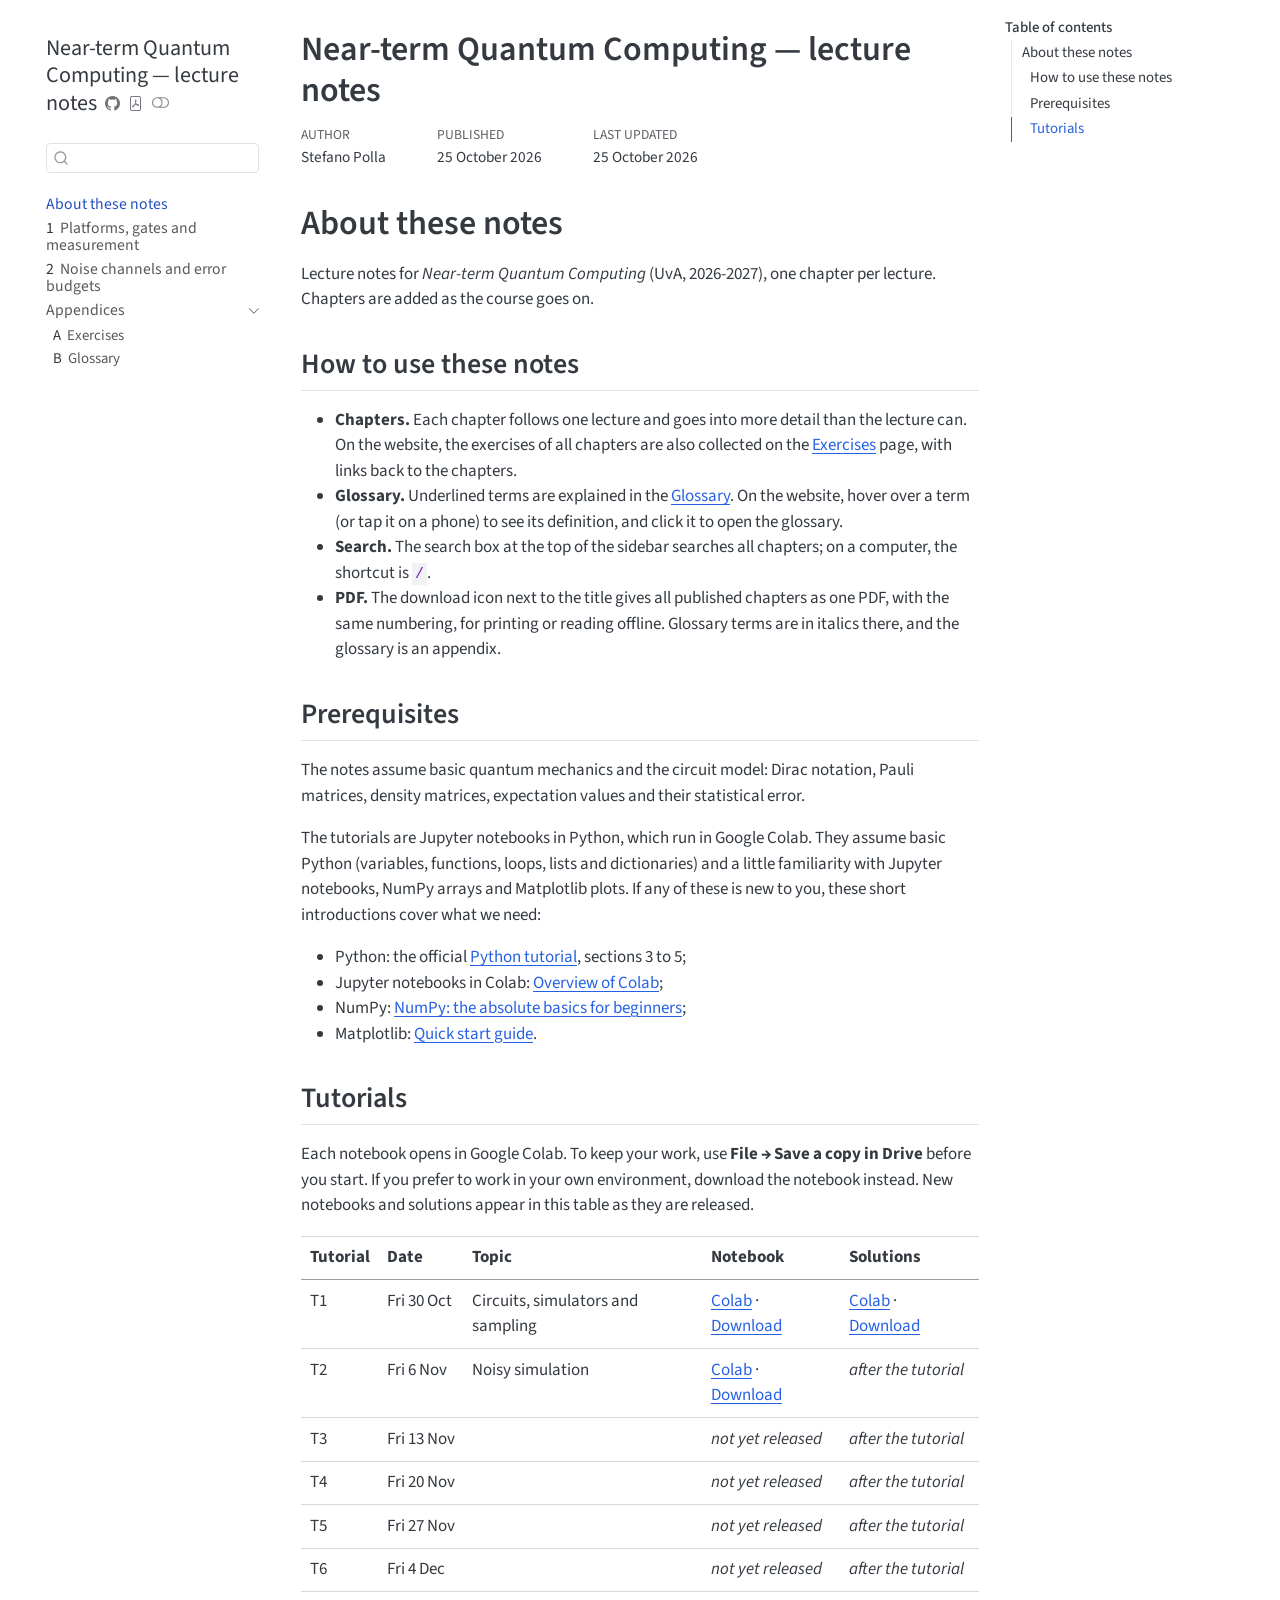
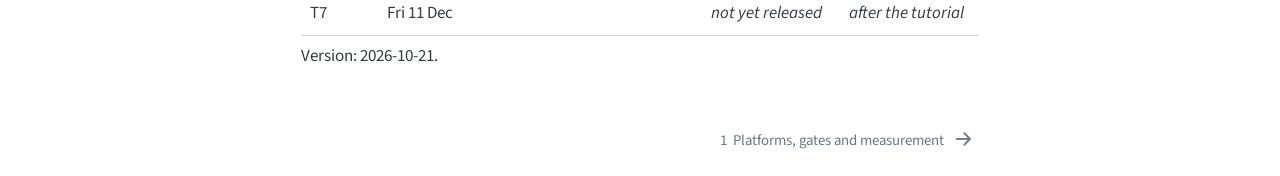
==== index.html @ 31469976 "Built site for gh-pages" ====
<!DOCTYPE html>
<html xmlns="http://www.w3.org/1999/xhtml" lang="en" xml:lang="en"><head>

<meta charset="utf-8">
<meta name="generator" content="quarto-1.10.19">

<meta name="viewport" content="width=device-width, initial-scale=1.0, user-scalable=yes">

<meta name="author" content="Stefano Polla">
<meta name="dcterms.date" content="2026-10-25">

<title>Near-term Quantum Computing — lecture notes</title>
<style>
/* Default styles provided by pandoc.
** See https://pandoc.org/MANUAL.html#variables-for-html for config info.
*/
span.smallcaps{font-variant: small-caps;}
div.columns{display: flex; gap: 1.5em;}
div.column{flex: auto;}
@media screen {
div.columns{gap: min(4vw, 1.5em);}
div.column{overflow-x: auto;}
}
div.hanging-indent{margin-left: 1.5em; text-indent: -1.5em;}
ul.task-list{list-style: none;}
ul.task-list li input[type="checkbox"] {
  width: 0.8em;
  margin: 0 0.8em 0.2em -1em; /* quarto-specific, see https://github.com/quarto-dev/quarto-cli/issues/4556 */ 
  vertical-align: middle;
}
</style>


<script src="site_libs/quarto-nav/quarto-nav.js"></script>
<script src="site_libs/quarto-nav/headroom.min.js"></script>
<script src="site_libs/clipboard/clipboard.min.js"></script>
<script src="site_libs/quarto-search/autocomplete.umd.js"></script>
<script src="site_libs/quarto-search/fuse.min.js"></script>
<script src="site_libs/quarto-search/quarto-search.js"></script>
<meta name="quarto:offset" content="./">
<link href="./L1-platforms-and-measurement.html" rel="next">
<script src="site_libs/quarto-html/quarto.js" type="module"></script>
<script src="site_libs/quarto-html/tabsets/tabsets.js" type="module"></script>
<script src="site_libs/quarto-html/popper.min.js"></script>
<script src="site_libs/quarto-html/tippy.umd.min.js"></script>
<script src="site_libs/quarto-html/anchor.min.js"></script>
<link href="site_libs/quarto-html/tippy.css" rel="stylesheet">
<link href="site_libs/quarto-html/quarto-syntax-highlighting-bf27225e3a48a9273f3daa8f8e829971.css" rel="stylesheet" class="quarto-color-scheme" id="quarto-text-highlighting-styles">
<link href="site_libs/quarto-html/quarto-syntax-highlighting-dark-b626d73c4c936ccc3cb08be7d45d1df6.css" rel="stylesheet" class="quarto-color-scheme quarto-color-alternate" id="quarto-text-highlighting-styles">
<link href="site_libs/quarto-html/quarto-syntax-highlighting-bf27225e3a48a9273f3daa8f8e829971.css" rel="stylesheet" class="quarto-color-scheme-extra" id="quarto-text-highlighting-styles">
<script src="site_libs/bootstrap/bootstrap.min.js"></script>
<link href="site_libs/bootstrap/bootstrap-icons.css" rel="stylesheet">
<link href="site_libs/bootstrap/bootstrap-d3f7f8e73c8d287b30bcf59c2b563615.min.css" rel="stylesheet" append-hash="true" class="quarto-color-scheme" id="quarto-bootstrap" data-mode="light">
<link href="site_libs/bootstrap/bootstrap-dark-37a0ccb6f5b9899fcb884e11bb6f7458.min.css" rel="stylesheet" append-hash="true" class="quarto-color-scheme quarto-color-alternate" id="quarto-bootstrap" data-mode="dark">
<link href="site_libs/bootstrap/bootstrap-d3f7f8e73c8d287b30bcf59c2b563615.min.css" rel="stylesheet" append-hash="true" class="quarto-color-scheme-extra" id="quarto-bootstrap" data-mode="light">
<script id="quarto-search-options" type="application/json">{
  "location": "sidebar",
  "copy-button": false,
  "collapse-after": 3,
  "panel-placement": "start",
  "type": "textbox",
  "limit": 50,
  "keyboard-shortcut": [
    "f",
    "/",
    "s"
  ],
  "show-item-context": false,
  "language": {
    "search-no-results-text": "No results",
    "search-matching-documents-text": "matching documents",
    "search-copy-link-title": "Copy link to search",
    "search-hide-matches-text": "Hide additional matches",
    "search-more-match-text": "more match in this document",
    "search-more-matches-text": "more matches in this document",
    "search-clear-button-title": "Clear",
    "search-text-placeholder": "",
    "search-detached-cancel-button-title": "Cancel",
    "search-submit-button-title": "Submit",
    "search-label": "Search"
  }
}</script>
<meta name="robots" content="noindex, nofollow">


<link rel="stylesheet" href="styles.css">
</head>

<body class="nav-sidebar floating quarto-light"><script id="quarto-html-before-body" type="application/javascript">
    const toggleBodyColorMode = (bsSheetEl) => {
      const mode = bsSheetEl.getAttribute("data-mode");
      const bodyEl = window.document.querySelector("body");
      if (mode === "dark") {
        bodyEl.classList.add("quarto-dark");
        bodyEl.classList.remove("quarto-light");
      } else {
        bodyEl.classList.add("quarto-light");
        bodyEl.classList.remove("quarto-dark");
      }
    }
    const toggleBodyColorPrimary = () => {
      const bsSheetEl = window.document.querySelector("link#quarto-bootstrap:not([rel=disabled-stylesheet])");
      if (bsSheetEl) {
        toggleBodyColorMode(bsSheetEl);
      }
    }
    const setColorSchemeToggle = (alternate) => {
      const toggles = window.document.querySelectorAll('.quarto-color-scheme-toggle');
      for (let i=0; i < toggles.length; i++) {
        const toggle = toggles[i];
        if (toggle) {
          if (alternate) {
            toggle.classList.add("alternate");
          } else {
            toggle.classList.remove("alternate");
          }
        }
      }
    };
    const toggleColorMode = (alternate) => {
      // Switch the stylesheets
      const primaryStylesheets = window.document.querySelectorAll('link.quarto-color-scheme:not(.quarto-color-alternate)');
      const alternateStylesheets = window.document.querySelectorAll('link.quarto-color-scheme.quarto-color-alternate');
      manageTransitions('#quarto-margin-sidebar .nav-link', false);
      if (alternate) {
        // note: dark is layered on light, we don't disable primary!
        enableStylesheet(alternateStylesheets);
        for (const sheetNode of alternateStylesheets) {
          if (sheetNode.id === "quarto-bootstrap") {
            toggleBodyColorMode(sheetNode);
          }
        }
      } else {
        disableStylesheet(alternateStylesheets);
        enableStylesheet(primaryStylesheets)
        toggleBodyColorPrimary();
      }
      manageTransitions('#quarto-margin-sidebar .nav-link', true);
      // Switch the toggles
      setColorSchemeToggle(alternate)
      // Hack to workaround the fact that safari doesn't
      // properly recolor the scrollbar when toggling (#1455)
      if (navigator.userAgent.indexOf('Safari') > 0 && navigator.userAgent.indexOf('Chrome') == -1) {
        manageTransitions("body", false);
        window.scrollTo(0, 1);
        setTimeout(() => {
          window.scrollTo(0, 0);
          manageTransitions("body", true);
        }, 40);
      }
    }
    const disableStylesheet = (stylesheets) => {
      for (let i=0; i < stylesheets.length; i++) {
        const stylesheet = stylesheets[i];
        stylesheet.rel = 'disabled-stylesheet';
      }
    }
    const enableStylesheet = (stylesheets) => {
      for (let i=0; i < stylesheets.length; i++) {
        const stylesheet = stylesheets[i];
        if(stylesheet.rel !== 'stylesheet') { // for Chrome, which will still FOUC without this check
          stylesheet.rel = 'stylesheet';
        }
      }
    }
    const manageTransitions = (selector, allowTransitions) => {
      const els = window.document.querySelectorAll(selector);
      for (let i=0; i < els.length; i++) {
        const el = els[i];
        if (allowTransitions) {
          el.classList.remove('notransition');
        } else {
          el.classList.add('notransition');
        }
      }
    }
    const isFileUrl = () => {
      return window.location.protocol === 'file:';
    }
    const hasAlternateSentinel = () => {
      let styleSentinel = getColorSchemeSentinel();
      if (styleSentinel !== null) {
        return styleSentinel === "alternate";
      } else {
        return false;
      }
    }
    const setStyleSentinel = (alternate) => {
      const value = alternate ? "alternate" : "default";
      if (!isFileUrl()) {
        window.localStorage.setItem("quarto-color-scheme", value);
      } else {
        localAlternateSentinel = value;
      }
    }
    const getColorSchemeSentinel = () => {
      if (!isFileUrl()) {
        const storageValue = window.localStorage.getItem("quarto-color-scheme");
        return storageValue != null ? storageValue : localAlternateSentinel;
      } else {
        return localAlternateSentinel;
      }
    }
    const toggleGiscusIfUsed = (isAlternate, darkModeDefault) => {
      const baseTheme = document.querySelector('#giscus-base-theme')?.value ?? 'light';
      const alternateTheme = document.querySelector('#giscus-alt-theme')?.value ?? 'dark';
      let newTheme = '';
      if(authorPrefersDark) {
        newTheme = isAlternate ? baseTheme : alternateTheme;
      } else {
        newTheme = isAlternate ? alternateTheme : baseTheme;
      }
      const changeGiscusTheme = () => {
        // From: https://github.com/giscus/giscus/issues/336
        const sendMessage = (message) => {
          const iframe = document.querySelector('iframe.giscus-frame');
          if (!iframe) return;
          iframe.contentWindow.postMessage({ giscus: message }, 'https://giscus.app');
        }
        sendMessage({
          setConfig: {
            theme: newTheme
          }
        });
      }
      const isGiscussLoaded = window.document.querySelector('iframe.giscus-frame') !== null;
      if (isGiscussLoaded) {
        changeGiscusTheme();
      }
    };
    const authorPrefersDark = false;
    const darkModeDefault = authorPrefersDark;
      document.querySelector('link#quarto-text-highlighting-styles.quarto-color-scheme-extra').rel = 'disabled-stylesheet';
      document.querySelector('link#quarto-bootstrap.quarto-color-scheme-extra').rel = 'disabled-stylesheet';
    let localAlternateSentinel = darkModeDefault ? 'alternate' : 'default';
    // Dark / light mode switch
    window.quartoToggleColorScheme = () => {
      // Read the current dark / light value
      let toAlternate = !hasAlternateSentinel();
      toggleColorMode(toAlternate);
      setStyleSentinel(toAlternate);
      toggleGiscusIfUsed(toAlternate, darkModeDefault);
      window.dispatchEvent(new Event('resize'));
    };
    // Switch to dark mode if need be
    if (hasAlternateSentinel()) {
      toggleColorMode(true);
    } else {
      toggleColorMode(false);
    }
  </script>

<div id="quarto-search-results"></div>
  <header id="quarto-header" class="headroom fixed-top">
  <nav class="quarto-secondary-nav">
    <div class="container-fluid d-flex">
      <button type="button" class="quarto-btn-toggle btn" data-bs-toggle="collapse" role="button" data-bs-target=".quarto-sidebar-collapse-item" aria-controls="quarto-sidebar" aria-expanded="false" aria-label="Toggle sidebar navigation" onclick="if (window.quartoToggleHeadroom) { window.quartoToggleHeadroom(); }">
        <i class="bi bi-layout-text-sidebar-reverse"></i>
      </button>
        <nav class="quarto-page-breadcrumbs" aria-label="breadcrumb"><ol class="breadcrumb"><li class="breadcrumb-item"><a href="./index.html">About these notes</a></li></ol></nav>
        <a class="flex-grow-1" role="navigation" data-bs-toggle="collapse" data-bs-target=".quarto-sidebar-collapse-item" aria-controls="quarto-sidebar" aria-expanded="false" aria-label="Toggle sidebar navigation" onclick="if (window.quartoToggleHeadroom) { window.quartoToggleHeadroom(); }">      
        </a>
      <button type="button" class="btn quarto-search-button" aria-label="Search" onclick="window.quartoOpenSearch();">
        <i class="bi bi-search"></i>
      </button>
    </div>
  </nav>
</header>
<!-- content -->
<div id="quarto-content" class="quarto-container page-columns page-rows-contents page-layout-article">
<!-- sidebar -->
  <nav id="quarto-sidebar" class="sidebar collapse collapse-horizontal quarto-sidebar-collapse-item sidebar-navigation floating overflow-auto">
    <div class="pt-lg-2 mt-2 text-left sidebar-header">
    <div class="sidebar-title mb-0 py-0">
      <a href="./">Near-term Quantum Computing — lecture notes</a> 
        <div class="sidebar-tools-main tools-wide">
    <a href="https://github.com/StefanoPolla/ntqc/tree/main/notes/" title="Source Code" class="quarto-navigation-tool px-1" aria-label="Source Code"><i class="bi bi-github"></i></a>
    <a href="./ntqc-lecture-notes.pdf" title="Download PDF" class="quarto-navigation-tool px-1" aria-label="Download PDF"><i class="bi bi-file-pdf"></i></a>
  <a href="" class="quarto-color-scheme-toggle quarto-navigation-tool  px-1" onclick="window.quartoToggleColorScheme(); return false;" title="Toggle dark mode"><i class="bi"></i></a>
</div>
    </div>
      </div>
        <div class="mt-2 flex-shrink-0 align-items-center">
        <div class="sidebar-search">
        <div id="quarto-search" class="" title="Search"></div>
        </div>
        </div>
    <div class="sidebar-menu-container"> 
    <ul class="list-unstyled mt-1">
        <li class="sidebar-item">
  <div class="sidebar-item-container"> 
  <a href="./index.html" class="sidebar-item-text sidebar-link active">
 <span class="menu-text">About these notes</span></a>
  </div>
</li>
        <li class="sidebar-item">
  <div class="sidebar-item-container"> 
  <a href="./L1-platforms-and-measurement.html" class="sidebar-item-text sidebar-link">
 <span class="menu-text"><span class="chapter-number">1</span>&nbsp; <span class="chapter-title">Platforms, gates and measurement</span></span></a>
  </div>
</li>
        <li class="sidebar-item">
  <div class="sidebar-item-container"> 
  <a href="./L2-noise.html" class="sidebar-item-text sidebar-link">
 <span class="menu-text"><span class="chapter-number">2</span>&nbsp; <span class="chapter-title">Noise channels and error budgets</span></span></a>
  </div>
</li>
        <li class="sidebar-item sidebar-item-section">
      <div class="sidebar-item-container"> 
            <a class="sidebar-item-text sidebar-link text-start" data-bs-toggle="collapse" data-bs-target="#quarto-sidebar-section-1" role="navigation" aria-expanded="true">
 <span class="menu-text">Appendices</span></a>
          <a class="sidebar-item-toggle text-start" data-bs-toggle="collapse" data-bs-target="#quarto-sidebar-section-1" role="navigation" aria-expanded="true" aria-label="Toggle section">
            <i class="bi bi-chevron-right ms-2"></i>
          </a> 
      </div>
      <ul id="quarto-sidebar-section-1" class="collapse list-unstyled sidebar-section depth1 show">  
          <li class="sidebar-item">
  <div class="sidebar-item-container"> 
  <a href="./exercises.html" class="sidebar-item-text sidebar-link">
 <span class="menu-text"><span class="chapter-number">A</span>&nbsp; <span class="chapter-title">Exercises</span></span></a>
  </div>
</li>
          <li class="sidebar-item">
  <div class="sidebar-item-container"> 
  <a href="./glossary.html" class="sidebar-item-text sidebar-link">
 <span class="menu-text"><span class="chapter-number">B</span>&nbsp; <span class="chapter-title">Glossary</span></span></a>
  </div>
</li>
      </ul>
  </li>
    </ul>
    </div>
</nav>
<div id="quarto-sidebar-glass" class="quarto-sidebar-collapse-item" data-bs-toggle="collapse" data-bs-target=".quarto-sidebar-collapse-item"></div>
<!-- margin-sidebar -->
    <div id="quarto-margin-sidebar" class="sidebar margin-sidebar">
        <nav id="TOC" role="doc-toc" class="toc-active">
    <h2 id="toc-title">Table of contents</h2>
   
  <ul>
  <li><a href="#sec-about" id="toc-sec-about" class="nav-link active" data-scroll-target="#sec-about">About these notes</a>
  <ul class="collapse">
  <li><a href="#how-to-use-these-notes" id="toc-how-to-use-these-notes" class="nav-link" data-scroll-target="#how-to-use-these-notes">How to use these notes</a></li>
  <li><a href="#prerequisites" id="toc-prerequisites" class="nav-link" data-scroll-target="#prerequisites">Prerequisites</a></li>
  <li><a href="#tutorials" id="toc-tutorials" class="nav-link" data-scroll-target="#tutorials">Tutorials</a></li>
  </ul></li>
  </ul>
</nav>
    </div>
<!-- main -->
<main class="content" id="quarto-document-content">


<header id="title-block-header" class="quarto-title-block default">
<div class="quarto-title">
<h1 class="title">Near-term Quantum Computing — lecture notes</h1>
</div>



<div class="quarto-title-meta">

    <div>
    <div class="quarto-title-meta-heading">Author</div>
    <div class="quarto-title-meta-contents">
             <p>Stefano Polla </p>
          </div>
  </div>
    
    <div>
    <div class="quarto-title-meta-heading">Published</div>
    <div class="quarto-title-meta-contents">
      <p class="date">25 October 2026</p>
    </div>
  </div>
  
    <div>
    <div class="quarto-title-meta-heading">Last updated</div>
    <div class="quarto-title-meta-contents">
      <p class="date-modified">25 October 2026</p>
    </div>
  </div>
    
  </div>
  


</header>


<section id="sec-about" class="level1 unnumbered web-only">
<h1 class="unnumbered web-only">About these notes</h1>
<p>Lecture notes for <em>Near-term Quantum Computing</em> (UvA, 2026-2027), one chapter per lecture. Chapters are added as the course goes on.</p>
<section id="how-to-use-these-notes" class="level2 unnumbered">
<h2 class="unnumbered anchored" data-anchor-id="how-to-use-these-notes">How to use these notes</h2>
<ul>
<li><strong>Chapters.</strong> Each chapter follows one lecture and goes into more detail than the lecture can. <span>On the website, the exercises of all chapters are also collected on the <a href="./exercises.html">Exercises</a> page, with links back to the chapters.</span></li>
<li><strong>Glossary.</strong> Underlined terms are explained in the <a href="./glossary.html">Glossary</a>. On the website, hover over a term (or tap it on a phone) to see its definition, and click it to open the glossary.</li>
<li><strong>Search.</strong> The search box at the top of the sidebar searches all chapters; on a computer, the shortcut is <code>/</code>.</li>
<li><strong>PDF.</strong> The download icon next to the title gives all published chapters as one PDF, with the same numbering, for printing or reading offline. Glossary terms are in italics there, and the glossary is an appendix.</li>
</ul>
</section>
<section id="prerequisites" class="level2 unnumbered">
<h2 class="unnumbered anchored" data-anchor-id="prerequisites">Prerequisites</h2>
<p>The notes assume basic quantum mechanics and the circuit model: Dirac notation, Pauli matrices, density matrices, expectation values and their statistical error.</p>
<p>The tutorials are Jupyter notebooks in Python, which run in Google Colab. They assume basic Python (variables, functions, loops, lists and dictionaries) and a little familiarity with Jupyter notebooks, NumPy arrays and Matplotlib plots. If any of these is new to you, these short introductions cover what we need:</p>
<ul>
<li>Python: the official <a href="https://docs.python.org/3/tutorial/">Python tutorial</a>, sections 3 to 5;</li>
<li>Jupyter notebooks in Colab: <a href="https://colab.research.google.com/notebooks/basic_features_overview.ipynb">Overview of Colab</a>;</li>
<li>NumPy: <a href="https://numpy.org/doc/stable/user/absolute_beginners.html">NumPy: the absolute basics for beginners</a>;</li>
<li>Matplotlib: <a href="https://matplotlib.org/stable/users/explain/quick_start.html">Quick start guide</a>.</li>
</ul>
</section>
<section id="tutorials" class="level2 unnumbered">
<h2 class="unnumbered anchored" data-anchor-id="tutorials">Tutorials</h2>
<p>Each notebook opens in Google Colab. To keep your work, use <strong>File → Save a copy in Drive</strong> before you start. If you prefer to work in your own environment, download the notebook instead. New notebooks and solutions appear in this table as they are released.</p>
<table class="caption-top table">
<thead>
<tr class="header">
<th style="text-align: left;">Tutorial</th>
<th style="text-align: left;">Date</th>
<th style="text-align: left;">Topic</th>
<th style="text-align: left;">Notebook</th>
<th style="text-align: left;">Solutions</th>
</tr>
</thead>
<tbody>
<tr class="odd">
<td style="text-align: left;">T1</td>
<td style="text-align: left;">Fri&nbsp;30&nbsp;Oct</td>
<td style="text-align: left;">Circuits, simulators and sampling</td>
<td style="text-align: left;"><a href="https://colab.research.google.com/github/StefanoPolla/ntqc/blob/main/tutorials/tutorial-01/T1-circuits-and-sampling_qiskit.ipynb">Colab</a>&nbsp;· <a href="downloads/tutorial-01/T1-circuits-and-sampling_qiskit.ipynb" download="T1-circuits-and-sampling_qiskit.ipynb">Download</a></td>
<td style="text-align: left;"><a href="https://colab.research.google.com/github/StefanoPolla/ntqc/blob/main/tutorials/tutorial-01/T1-circuits-and-sampling_qiskit_solutions.ipynb">Colab</a>&nbsp;· <a href="downloads/tutorial-01/T1-circuits-and-sampling_qiskit_solutions.ipynb" download="T1-circuits-and-sampling_qiskit_solutions.ipynb">Download</a></td>
</tr>
<tr class="even">
<td style="text-align: left;">T2</td>
<td style="text-align: left;">Fri&nbsp;6&nbsp;Nov</td>
<td style="text-align: left;">Noisy simulation</td>
<td style="text-align: left;"><a href="https://colab.research.google.com/github/StefanoPolla/ntqc/blob/main/tutorials/tutorial-02/T2-noisy-simulation_qiskit.ipynb">Colab</a>&nbsp;· <a href="downloads/tutorial-02/T2-noisy-simulation_qiskit.ipynb" download="T2-noisy-simulation_qiskit.ipynb">Download</a></td>
<td style="text-align: left;"><em>after&nbsp;the&nbsp;tutorial</em></td>
</tr>
<tr class="odd">
<td style="text-align: left;">T3</td>
<td style="text-align: left;">Fri&nbsp;13&nbsp;Nov</td>
<td style="text-align: left;"></td>
<td style="text-align: left;"><em>not&nbsp;yet&nbsp;released</em></td>
<td style="text-align: left;"><em>after&nbsp;the&nbsp;tutorial</em></td>
</tr>
<tr class="even">
<td style="text-align: left;">T4</td>
<td style="text-align: left;">Fri&nbsp;20&nbsp;Nov</td>
<td style="text-align: left;"></td>
<td style="text-align: left;"><em>not&nbsp;yet&nbsp;released</em></td>
<td style="text-align: left;"><em>after&nbsp;the&nbsp;tutorial</em></td>
</tr>
<tr class="odd">
<td style="text-align: left;">T5</td>
<td style="text-align: left;">Fri&nbsp;27&nbsp;Nov</td>
<td style="text-align: left;"></td>
<td style="text-align: left;"><em>not&nbsp;yet&nbsp;released</em></td>
<td style="text-align: left;"><em>after&nbsp;the&nbsp;tutorial</em></td>
</tr>
<tr class="even">
<td style="text-align: left;">T6</td>
<td style="text-align: left;">Fri&nbsp;4&nbsp;Dec</td>
<td style="text-align: left;"></td>
<td style="text-align: left;"><em>not&nbsp;yet&nbsp;released</em></td>
<td style="text-align: left;"><em>after&nbsp;the&nbsp;tutorial</em></td>
</tr>
<tr class="odd">
<td style="text-align: left;">T7</td>
<td style="text-align: left;">Fri&nbsp;11&nbsp;Dec</td>
<td style="text-align: left;"></td>
<td style="text-align: left;"><em>not&nbsp;yet&nbsp;released</em></td>
<td style="text-align: left;"><em>after&nbsp;the&nbsp;tutorial</em></td>
</tr>
</tbody>
</table>
<p>Version: 2026-10-21.</p>


</section>
</section>

</main> <!-- /main -->
<style>
  a.gloss { text-decoration: underline dotted; color: inherit; }
</style>
<script>
  document.addEventListener("DOMContentLoaded", function () {
    if (typeof tippy === "undefined") return;
    tippy("a.gloss", {
      content: (el) => el.getAttribute("data-gloss"),
      theme: "quarto",
      maxWidth: 360,
    });
  });
</script>
<script id="quarto-html-after-body" type="application/javascript">
  window.document.addEventListener("DOMContentLoaded", function (event) {
    // Ensure there is a toggle, if there isn't float one in the top right
    if (window.document.querySelector('.quarto-color-scheme-toggle') === null) {
      const a = window.document.createElement('a');
      a.classList.add('top-right');
      a.classList.add('quarto-color-scheme-toggle');
      a.href = "";
      a.onclick = function() { try { window.quartoToggleColorScheme(); } catch {} return false; };
      const i = window.document.createElement("i");
      i.classList.add('bi');
      a.appendChild(i);
      window.document.body.appendChild(a);
    }
    setColorSchemeToggle(hasAlternateSentinel())
    const icon = "";
    const anchorJS = new window.AnchorJS();
    anchorJS.options = {
      placement: 'right',
      icon: icon
    };
    anchorJS.add('.anchored');
    const isCodeAnnotation = (el) => {
      for (const clz of el.classList) {
        if (clz.startsWith('code-annotation-')) {                     
          return true;
        }
      }
      return false;
    }
    const onCopySuccess = function(e) {
      // button target
      const button = e.trigger;
      // don't keep focus
      button.blur();
      // flash "checked"
      button.classList.add('code-copy-button-checked');
      var currentTitle = button.getAttribute("title");
      button.setAttribute("title", "Copied!");
      let tooltip;
      if (window.bootstrap) {
        button.setAttribute("data-bs-toggle", "tooltip");
        button.setAttribute("data-bs-placement", "left");
        button.setAttribute("data-bs-title", "Copied!");
        tooltip = new bootstrap.Tooltip(button, 
          { trigger: "manual", 
            customClass: "code-copy-button-tooltip",
            offset: [0, -8]});
        tooltip.show();    
      }
      setTimeout(function() {
        if (tooltip) {
          tooltip.hide();
          button.removeAttribute("data-bs-title");
          button.removeAttribute("data-bs-toggle");
          button.removeAttribute("data-bs-placement");
        }
        button.setAttribute("title", currentTitle);
        button.classList.remove('code-copy-button-checked');
      }, 1000);
      // clear code selection
      e.clearSelection();
    }
    const getTextToCopy = function(trigger) {
      const outerScaffold = trigger.parentElement.cloneNode(true);
      const codeEl = outerScaffold.querySelector('code');
      for (const childEl of codeEl.children) {
        if (isCodeAnnotation(childEl)) {
          childEl.remove();
        }
      }
      return codeEl.innerText;
    }
    const clipboard = new window.ClipboardJS('.code-copy-button:not([data-in-quarto-modal])', {
      text: getTextToCopy
    });
    clipboard.on('success', onCopySuccess);
    if (window.document.getElementById('quarto-embedded-source-code-modal')) {
      const clipboardModal = new window.ClipboardJS('.code-copy-button[data-in-quarto-modal]', {
        text: getTextToCopy,
        container: window.document.getElementById('quarto-embedded-source-code-modal')
      });
      clipboardModal.on('success', onCopySuccess);
    }
      var localhostRegex = new RegExp(/^(?:http|https):\/\/localhost\:?[0-9]*\//);
      var mailtoRegex = new RegExp(/^mailto:/);
        var filterRegex = new RegExp("https:\/\/stefanopolla\.github\.io\/ntqc\/");
      var isInternal = (href) => {
          return filterRegex.test(href) || localhostRegex.test(href) || mailtoRegex.test(href);
      }
      // Inspect non-navigation links and adorn them if external
     var links = window.document.querySelectorAll('a[href]:not(.nav-link):not(.navbar-brand):not(.toc-action):not(.sidebar-link):not(.sidebar-item-toggle):not(.pagination-link):not(.no-external):not([aria-hidden]):not(.dropdown-item):not(.quarto-navigation-tool):not(.about-link)');
      for (var i=0; i<links.length; i++) {
        const link = links[i];
        if (!isInternal(link.href)) {
          // undo the damage that might have been done by quarto-nav.js in the case of
          // links that we want to consider external
          if (link.dataset.originalHref !== undefined) {
            link.href = link.dataset.originalHref;
          }
        }
      }
    function tippyHover(el, contentFn, onTriggerFn, onUntriggerFn) {
      const config = {
        allowHTML: true,
        maxWidth: 500,
        delay: 100,
        arrow: false,
        appendTo: function(el) {
            return el.parentElement;
        },
        interactive: true,
        interactiveBorder: 10,
        theme: 'quarto',
        placement: 'bottom-start',
      };
      if (contentFn) {
        config.content = contentFn;
      }
      if (onTriggerFn) {
        config.onTrigger = onTriggerFn;
      }
      if (onUntriggerFn) {
        config.onUntrigger = onUntriggerFn;
      }
      window.tippy(el, config); 
    }
    const noterefs = window.document.querySelectorAll('a[role="doc-noteref"]');
    for (var i=0; i<noterefs.length; i++) {
      const ref = noterefs[i];
      tippyHover(ref, function() {
        // use id or data attribute instead here
        let href = ref.getAttribute('data-footnote-href') || ref.getAttribute('href');
        try { href = new URL(href).hash; } catch {}
        const id = href.replace(/^#\/?/, "");
        const note = window.document.getElementById(id);
        if (note) {
          return note.innerHTML;
        } else {
          return "";
        }
      });
    }
    const xrefs = window.document.querySelectorAll('a.quarto-xref');
    const processXRef = (id, note) => {
      // Strip column container classes
      const stripColumnClz = (el) => {
        el.classList.remove("page-full", "page-columns");
        if (el.children) {
          for (const child of el.children) {
            stripColumnClz(child);
          }
        }
      }
      stripColumnClz(note)
      if (id === null || id.startsWith('sec-')) {
        // Special case sections, only their first couple elements
        const container = document.createElement("div");
        if (note.children && note.children.length > 2) {
          container.appendChild(note.children[0].cloneNode(true));
          for (let i = 1; i < note.children.length; i++) {
            const child = note.children[i];
            if (child.tagName === "P" && child.innerText === "") {
              continue;
            } else {
              container.appendChild(child.cloneNode(true));
              break;
            }
          }
          if (window.Quarto?.typesetMath) {
            window.Quarto.typesetMath(container);
          }
          return container.innerHTML
        } else {
          if (window.Quarto?.typesetMath) {
            window.Quarto.typesetMath(note);
          }
          return note.innerHTML;
        }
      } else {
        // Remove any anchor links if they are present
        const anchorLink = note.querySelector('a.anchorjs-link');
        if (anchorLink) {
          anchorLink.remove();
        }
        if (window.Quarto?.typesetMath) {
          window.Quarto.typesetMath(note);
        }
        if (note.classList.contains("callout")) {
          return note.outerHTML;
        } else {
          return note.innerHTML;
        }
      }
    }
    for (var i=0; i<xrefs.length; i++) {
      const xref = xrefs[i];
      tippyHover(xref, undefined, function(instance) {
        instance.disable();
        let url = xref.getAttribute('href');
        let hash = undefined; 
        if (url.startsWith('#')) {
          hash = url;
        } else {
          try { hash = new URL(url).hash; } catch {}
        }
        if (hash) {
          const id = hash.replace(/^#\/?/, "");
          const note = window.document.getElementById(id);
          if (note !== null) {
            try {
              const html = processXRef(id, note.cloneNode(true));
              instance.setContent(html);
            } finally {
              instance.enable();
              instance.show();
            }
          } else {
            // See if we can fetch this
            fetch(url.split('#')[0])
            .then(res => res.text())
            .then(html => {
              const parser = new DOMParser();
              const htmlDoc = parser.parseFromString(html, "text/html");
              const note = htmlDoc.getElementById(id);
              if (note !== null) {
                const html = processXRef(id, note);
                instance.setContent(html);
              } 
            }).finally(() => {
              instance.enable();
              instance.show();
            });
          }
        } else {
          // See if we can fetch a full url (with no hash to target)
          // This is a special case and we should probably do some content thinning / targeting
          fetch(url)
          .then(res => res.text())
          .then(html => {
            const parser = new DOMParser();
            const htmlDoc = parser.parseFromString(html, "text/html");
            const note = htmlDoc.querySelector('main.content');
            if (note !== null) {
              // This should only happen for chapter cross references
              // (since there is no id in the URL)
              // remove the first header
              if (note.children.length > 0 && note.children[0].tagName === "HEADER") {
                note.children[0].remove();
              }
              const html = processXRef(null, note);
              instance.setContent(html);
            } 
          }).finally(() => {
            instance.enable();
            instance.show();
          });
        }
      }, function(instance) {
      });
    }
        let selectedAnnoteEl;
        const selectorForAnnotation = ( cell, annotation) => {
          let cellAttr = 'data-code-cell="' + cell + '"';
          let lineAttr = 'data-code-annotation="' +  annotation + '"';
          const selector = 'span[' + cellAttr + '][' + lineAttr + ']';
          return selector;
        }
        const selectCodeLines = (annoteEl) => {
          const doc = window.document;
          const targetCell = annoteEl.getAttribute("data-target-cell");
          const targetAnnotation = annoteEl.getAttribute("data-target-annotation");
          const annoteSpan = window.document.querySelector(selectorForAnnotation(targetCell, targetAnnotation));
          const lines = annoteSpan.getAttribute("data-code-lines").split(",");
          const lineIds = lines.map((line) => {
            return targetCell + "-" + line;
          })
          let top = null;
          let height = null;
          let parent = null;
          if (lineIds.length > 0) {
              //compute the position of the single el (top and bottom and make a div)
              const el = window.document.getElementById(lineIds[0]);
              top = el.offsetTop;
              height = el.offsetHeight;
              parent = el.parentElement.parentElement;
            if (lineIds.length > 1) {
              const lastEl = window.document.getElementById(lineIds[lineIds.length - 1]);
              const bottom = lastEl.offsetTop + lastEl.offsetHeight;
              height = bottom - top;
            }
            if (top !== null && height !== null && parent !== null) {
              // cook up a div (if necessary) and position it 
              let div = window.document.getElementById("code-annotation-line-highlight");
              if (div === null) {
                div = window.document.createElement("div");
                div.setAttribute("id", "code-annotation-line-highlight");
                div.style.position = 'absolute';
                parent.appendChild(div);
              }
              div.style.top = top - 2 + "px";
              div.style.height = height + 4 + "px";
              div.style.left = 0;
              let gutterDiv = window.document.getElementById("code-annotation-line-highlight-gutter");
              if (gutterDiv === null) {
                gutterDiv = window.document.createElement("div");
                gutterDiv.setAttribute("id", "code-annotation-line-highlight-gutter");
                gutterDiv.style.position = 'absolute';
                const codeCell = window.document.getElementById(targetCell);
                const gutter = codeCell.querySelector('.code-annotation-gutter');
                gutter.appendChild(gutterDiv);
              }
              gutterDiv.style.top = top - 2 + "px";
              gutterDiv.style.height = height + 4 + "px";
            }
            selectedAnnoteEl = annoteEl;
          }
        };
        const unselectCodeLines = () => {
          const elementsIds = ["code-annotation-line-highlight", "code-annotation-line-highlight-gutter"];
          elementsIds.forEach((elId) => {
            const div = window.document.getElementById(elId);
            if (div) {
              div.remove();
            }
          });
          selectedAnnoteEl = undefined;
        };
          // Handle positioning of the toggle
      window.addEventListener(
        "resize",
        throttle(() => {
          elRect = undefined;
          if (selectedAnnoteEl) {
            selectCodeLines(selectedAnnoteEl);
          }
        }, 10)
      );
      function throttle(fn, ms) {
      let throttle = false;
      let timer;
        return (...args) => {
          if(!throttle) { // first call gets through
              fn.apply(this, args);
              throttle = true;
          } else { // all the others get throttled
              if(timer) clearTimeout(timer); // cancel #2
              timer = setTimeout(() => {
                fn.apply(this, args);
                timer = throttle = false;
              }, ms);
          }
        };
      }
        // Attach click handler to the DT
        const annoteDls = window.document.querySelectorAll('dt[data-target-cell]');
        for (const annoteDlNode of annoteDls) {
          annoteDlNode.addEventListener('click', (event) => {
            const clickedEl = event.target;
            if (clickedEl !== selectedAnnoteEl) {
              unselectCodeLines();
              const activeEl = window.document.querySelector('dt[data-target-cell].code-annotation-active');
              if (activeEl) {
                activeEl.classList.remove('code-annotation-active');
              }
              selectCodeLines(clickedEl);
              clickedEl.classList.add('code-annotation-active');
            } else {
              // Unselect the line
              unselectCodeLines();
              clickedEl.classList.remove('code-annotation-active');
            }
          });
        }
    const findCites = (el) => {
      const parentEl = el.parentElement;
      if (parentEl) {
        const cites = parentEl.dataset.cites;
        if (cites) {
          return {
            el,
            cites: cites.split(' ')
          };
        } else {
          return findCites(el.parentElement)
        }
      } else {
        return undefined;
      }
    };
    var bibliorefs = window.document.querySelectorAll('a[role="doc-biblioref"]');
    for (var i=0; i<bibliorefs.length; i++) {
      const ref = bibliorefs[i];
      const citeInfo = findCites(ref);
      if (citeInfo) {
        tippyHover(citeInfo.el, function() {
          var popup = window.document.createElement('div');
          citeInfo.cites.forEach(function(cite) {
            var citeDiv = window.document.createElement('div');
            citeDiv.classList.add('hanging-indent');
            citeDiv.classList.add('csl-entry');
            var biblioDiv = window.document.getElementById('ref-' + cite);
            if (biblioDiv) {
              citeDiv.innerHTML = biblioDiv.innerHTML;
            }
            popup.appendChild(citeDiv);
          });
          return popup.innerHTML;
        });
      }
    }
  });
  </script>
<nav class="page-navigation">
  <div class="nav-page nav-page-previous">
  </div>
  <div class="nav-page nav-page-next">
      <a href="./L1-platforms-and-measurement.html" class="pagination-link" aria-label="Platforms, gates and measurement">
        <span class="nav-page-text"><span class="chapter-number">1</span>&nbsp; <span class="chapter-title">Platforms, gates and measurement</span></span> <i class="bi bi-arrow-right-short"></i>
      </a>
  </div>
</nav>
</div> <!-- /content -->




</body></html>
---- site_libs/quarto-html/tippy.css ----
.tippy-box[data-animation=fade][data-state=hidden]{opacity:0}[data-tippy-root]{max-width:calc(100vw - 10px)}.tippy-box{position:relative;background-color:#333;color:#fff;border-radius:4px;font-size:14px;line-height:1.4;white-space:normal;outline:0;transition-property:transform,visibility,opacity}.tippy-box[data-placement^=top]>.tippy-arrow{bottom:0}.tippy-box[data-placement^=top]>.tippy-arrow:before{bottom:-7px;left:0;border-width:8px 8px 0;border-top-color:initial;transform-origin:center top}.tippy-box[data-placement^=bottom]>.tippy-arrow{top:0}.tippy-box[data-placement^=bottom]>.tippy-arrow:before{top:-7px;left:0;border-width:0 8px 8px;border-bottom-color:initial;transform-origin:center bottom}.tippy-box[data-placement^=left]>.tippy-arrow{right:0}.tippy-box[data-placement^=left]>.tippy-arrow:before{border-width:8px 0 8px 8px;border-left-color:initial;right:-7px;transform-origin:center left}.tippy-box[data-placement^=right]>.tippy-arrow{left:0}.tippy-box[data-placement^=right]>.tippy-arrow:before{left:-7px;border-width:8px 8px 8px 0;border-right-color:initial;transform-origin:center right}.tippy-box[data-inertia][data-state=visible]{transition-timing-function:cubic-bezier(.54,1.5,.38,1.11)}.tippy-arrow{width:16px;height:16px;color:#333}.tippy-arrow:before{content:"";position:absolute;border-color:transparent;border-style:solid}.tippy-content{position:relative;padding:5px 9px;z-index:1}
---- site_libs/quarto-html/quarto-syntax-highlighting-bf27225e3a48a9273f3daa8f8e829971.css ----
/* quarto syntax highlight colors */
:root {
  --quarto-hl-ot-color: #003B4F;
  --quarto-hl-at-color: #657422;
  --quarto-hl-ss-color: #20794D;
  --quarto-hl-an-color: #5E5E5E;
  --quarto-hl-fu-color: #4758AB;
  --quarto-hl-st-color: #20794D;
  --quarto-hl-cf-color: #003B4F;
  --quarto-hl-op-color: #5E5E5E;
  --quarto-hl-er-color: #AD0000;
  --quarto-hl-bn-color: #AD0000;
  --quarto-hl-al-color: #AD0000;
  --quarto-hl-va-color: #111111;
  --quarto-hl-bu-color: inherit;
  --quarto-hl-ex-color: inherit;
  --quarto-hl-pp-color: #AD0000;
  --quarto-hl-in-color: #5E5E5E;
  --quarto-hl-vs-color: #20794D;
  --quarto-hl-wa-color: #5E5E5E;
  --quarto-hl-do-color: #5E5E5E;
  --quarto-hl-im-color: #00769E;
  --quarto-hl-ch-color: #20794D;
  --quarto-hl-dt-color: #AD0000;
  --quarto-hl-fl-color: #AD0000;
  --quarto-hl-co-color: #5E5E5E;
  --quarto-hl-cv-color: #5E5E5E;
  --quarto-hl-cn-color: #8f5902;
  --quarto-hl-sc-color: #5E5E5E;
  --quarto-hl-dv-color: #AD0000;
  --quarto-hl-kw-color: #003B4F;
}

/* other quarto variables */
:root {
  --quarto-font-monospace: SFMono-Regular, Menlo, Monaco, Consolas, "Liberation Mono", "Courier New", monospace;
}

/* syntax highlight based on Pandoc's rules */
pre > code.sourceCode > span {
  color: #003B4F;
}

code.sourceCode > span {
  color: #003B4F;
}

div.sourceCode,
div.sourceCode pre.sourceCode {
  color: #003B4F;
}

/* Normal */
code span {
  color: #003B4F;
}

/* Alert */
code span.al {
  color: #AD0000;
  font-style: inherit;
}

/* Annotation */
code span.an {
  color: #5E5E5E;
  font-style: inherit;
}

/* Attribute */
code span.at {
  color: #657422;
  font-style: inherit;
}

/* BaseN */
code span.bn {
  color: #AD0000;
  font-style: inherit;
}

/* BuiltIn */
code span.bu {
  font-style: inherit;
}

/* ControlFlow */
code span.cf {
  color: #003B4F;
  font-weight: bold;
  font-style: inherit;
}

/* Char */
code span.ch {
  color: #20794D;
  font-style: inherit;
}

/* Constant */
code span.cn {
  color: #8f5902;
  font-style: inherit;
}

/* Comment */
code span.co {
  color: #5E5E5E;
  font-style: inherit;
}

/* CommentVar */
code span.cv {
  color: #5E5E5E;
  font-style: italic;
}

/* Documentation */
code span.do {
  color: #5E5E5E;
  font-style: italic;
}

/* DataType */
code span.dt {
  color: #AD0000;
  font-style: inherit;
}

/* DecVal */
code span.dv {
  color: #AD0000;
  font-style: inherit;
}

/* Error */
code span.er {
  color: #AD0000;
  font-style: inherit;
}

/* Extension */
code span.ex {
  font-style: inherit;
}

/* Float */
code span.fl {
  color: #AD0000;
  font-style: inherit;
}

/* Function */
code span.fu {
  color: #4758AB;
  font-style: inherit;
}

/* Import */
code span.im {
  color: #00769E;
  font-style: inherit;
}

/* Information */
code span.in {
  color: #5E5E5E;
  font-style: inherit;
}

/* Keyword */
code span.kw {
  color: #003B4F;
  font-weight: bold;
  font-style: inherit;
}

/* Operator */
code span.op {
  color: #5E5E5E;
  font-style: inherit;
}

/* Other */
code span.ot {
  color: #003B4F;
  font-style: inherit;
}

/* Preprocessor */
code span.pp {
  color: #AD0000;
  font-style: inherit;
}

/* SpecialChar */
code span.sc {
  color: #5E5E5E;
  font-style: inherit;
}

/* SpecialString */
code span.ss {
  color: #20794D;
  font-style: inherit;
}

/* String */
code span.st {
  color: #20794D;
  font-style: inherit;
}

/* Variable */
code span.va {
  color: #111111;
  font-style: inherit;
}

/* VerbatimString */
code span.vs {
  color: #20794D;
  font-style: inherit;
}

/* Warning */
code span.wa {
  color: #5E5E5E;
  font-style: italic;
}

.prevent-inlining {
  content: "</";
}

/*# sourceMappingURL=8be38f48d34c45af72792cbd699585e7.css.map */
---- site_libs/quarto-html/quarto-syntax-highlighting-dark-b626d73c4c936ccc3cb08be7d45d1df6.css ----
/* quarto syntax highlight colors */
:root {
  --quarto-hl-al-color: #f07178;
  --quarto-hl-an-color: #d4d0ab;
  --quarto-hl-at-color: #00e0e0;
  --quarto-hl-bn-color: #d4d0ab;
  --quarto-hl-bu-color: #abe338;
  --quarto-hl-ch-color: #abe338;
  --quarto-hl-co-color: #f8f8f2;
  --quarto-hl-cv-color: #ffd700;
  --quarto-hl-cn-color: #ffd700;
  --quarto-hl-cf-color: #ffa07a;
  --quarto-hl-dt-color: #ffa07a;
  --quarto-hl-dv-color: #d4d0ab;
  --quarto-hl-do-color: #f8f8f2;
  --quarto-hl-er-color: #f07178;
  --quarto-hl-ex-color: #00e0e0;
  --quarto-hl-fl-color: #d4d0ab;
  --quarto-hl-fu-color: #ffa07a;
  --quarto-hl-im-color: #abe338;
  --quarto-hl-in-color: #d4d0ab;
  --quarto-hl-kw-color: #ffa07a;
  --quarto-hl-op-color: #ffa07a;
  --quarto-hl-ot-color: #00e0e0;
  --quarto-hl-pp-color: #dcc6e0;
  --quarto-hl-re-color: #00e0e0;
  --quarto-hl-sc-color: #abe338;
  --quarto-hl-ss-color: #abe338;
  --quarto-hl-st-color: #abe338;
  --quarto-hl-va-color: #00e0e0;
  --quarto-hl-vs-color: #abe338;
  --quarto-hl-wa-color: #dcc6e0;
}

/* other quarto variables */
:root {
  --quarto-font-monospace: SFMono-Regular, Menlo, Monaco, Consolas, "Liberation Mono", "Courier New", monospace;
}

/* syntax highlight based on Pandoc's rules */
pre > code.sourceCode > span {
  color: #f8f8f2;
}

code.sourceCode > span {
  color: #f8f8f2;
}

div.sourceCode,
div.sourceCode pre.sourceCode {
  color: #f8f8f2;
}

/* Normal */
code span {
  color: #f8f8f2;
}

/* Alert */
code span.al {
  color: #f07178;
}

/* Annotation */
code span.an {
  color: #d4d0ab;
}

/* Attribute */
code span.at {
  color: #00e0e0;
}

/* BaseN */
code span.bn {
  color: #d4d0ab;
}

/* BuiltIn */
code span.bu {
  color: #abe338;
}

/* ControlFlow */
code span.cf {
  font-weight: bold;
  color: #ffa07a;
}

/* Char */
code span.ch {
  color: #abe338;
}

/* Constant */
code span.cn {
  color: #ffd700;
}

/* Comment */
code span.co {
  font-style: italic;
  color: #f8f8f2;
}

/* CommentVar */
code span.cv {
  color: #ffd700;
}

/* Documentation */
code span.do {
  color: #f8f8f2;
}

/* DataType */
code span.dt {
  color: #ffa07a;
}

/* DecVal */
code span.dv {
  color: #d4d0ab;
}

/* Error */
code span.er {
  color: #f07178;
  text-decoration: underline;
}

/* Extension */
code span.ex {
  font-weight: bold;
  color: #00e0e0;
}

/* Float */
code span.fl {
  color: #d4d0ab;
}

/* Function */
code span.fu {
  color: #ffa07a;
}

/* Import */
code span.im {
  color: #abe338;
}

/* Information */
code span.in {
  color: #d4d0ab;
}

/* Keyword */
code span.kw {
  font-weight: bold;
  color: #ffa07a;
}

/* Operator */
code span.op {
  color: #ffa07a;
}

/* Other */
code span.ot {
  color: #00e0e0;
}

/* Preprocessor */
code span.pp {
  color: #dcc6e0;
}

/* RegionMarker */
code span.re {
  background-color: #f8f8f2;
  color: #00e0e0;
}

/* SpecialChar */
code span.sc {
  color: #abe338;
}

/* SpecialString */
code span.ss {
  color: #abe338;
}

/* String */
code span.st {
  color: #abe338;
}

/* Variable */
code span.va {
  color: #00e0e0;
}

/* VerbatimString */
code span.vs {
  color: #abe338;
}

/* Warning */
code span.wa {
  color: #dcc6e0;
}

.prevent-inlining {
  content: "</";
}

/*# sourceMappingURL=a269c63e8167c3ae395728e86feb0848.css.map */
---- site_libs/quarto-html/quarto-syntax-highlighting-bf27225e3a48a9273f3daa8f8e829971.css ----
/* quarto syntax highlight colors */
:root {
  --quarto-hl-ot-color: #003B4F;
  --quarto-hl-at-color: #657422;
  --quarto-hl-ss-color: #20794D;
  --quarto-hl-an-color: #5E5E5E;
  --quarto-hl-fu-color: #4758AB;
  --quarto-hl-st-color: #20794D;
  --quarto-hl-cf-color: #003B4F;
  --quarto-hl-op-color: #5E5E5E;
  --quarto-hl-er-color: #AD0000;
  --quarto-hl-bn-color: #AD0000;
  --quarto-hl-al-color: #AD0000;
  --quarto-hl-va-color: #111111;
  --quarto-hl-bu-color: inherit;
  --quarto-hl-ex-color: inherit;
  --quarto-hl-pp-color: #AD0000;
  --quarto-hl-in-color: #5E5E5E;
  --quarto-hl-vs-color: #20794D;
  --quarto-hl-wa-color: #5E5E5E;
  --quarto-hl-do-color: #5E5E5E;
  --quarto-hl-im-color: #00769E;
  --quarto-hl-ch-color: #20794D;
  --quarto-hl-dt-color: #AD0000;
  --quarto-hl-fl-color: #AD0000;
  --quarto-hl-co-color: #5E5E5E;
  --quarto-hl-cv-color: #5E5E5E;
  --quarto-hl-cn-color: #8f5902;
  --quarto-hl-sc-color: #5E5E5E;
  --quarto-hl-dv-color: #AD0000;
  --quarto-hl-kw-color: #003B4F;
}

/* other quarto variables */
:root {
  --quarto-font-monospace: SFMono-Regular, Menlo, Monaco, Consolas, "Liberation Mono", "Courier New", monospace;
}

/* syntax highlight based on Pandoc's rules */
pre > code.sourceCode > span {
  color: #003B4F;
}

code.sourceCode > span {
  color: #003B4F;
}

div.sourceCode,
div.sourceCode pre.sourceCode {
  color: #003B4F;
}

/* Normal */
code span {
  color: #003B4F;
}

/* Alert */
code span.al {
  color: #AD0000;
  font-style: inherit;
}

/* Annotation */
code span.an {
  color: #5E5E5E;
  font-style: inherit;
}

/* Attribute */
code span.at {
  color: #657422;
  font-style: inherit;
}

/* BaseN */
code span.bn {
  color: #AD0000;
  font-style: inherit;
}

/* BuiltIn */
code span.bu {
  font-style: inherit;
}

/* ControlFlow */
code span.cf {
  color: #003B4F;
  font-weight: bold;
  font-style: inherit;
}

/* Char */
code span.ch {
  color: #20794D;
  font-style: inherit;
}

/* Constant */
code span.cn {
  color: #8f5902;
  font-style: inherit;
}

/* Comment */
code span.co {
  color: #5E5E5E;
  font-style: inherit;
}

/* CommentVar */
code span.cv {
  color: #5E5E5E;
  font-style: italic;
}

/* Documentation */
code span.do {
  color: #5E5E5E;
  font-style: italic;
}

/* DataType */
code span.dt {
  color: #AD0000;
  font-style: inherit;
}

/* DecVal */
code span.dv {
  color: #AD0000;
  font-style: inherit;
}

/* Error */
code span.er {
  color: #AD0000;
  font-style: inherit;
}

/* Extension */
code span.ex {
  font-style: inherit;
}

/* Float */
code span.fl {
  color: #AD0000;
  font-style: inherit;
}

/* Function */
code span.fu {
  color: #4758AB;
  font-style: inherit;
}

/* Import */
code span.im {
  color: #00769E;
  font-style: inherit;
}

/* Information */
code span.in {
  color: #5E5E5E;
  font-style: inherit;
}

/* Keyword */
code span.kw {
  color: #003B4F;
  font-weight: bold;
  font-style: inherit;
}

/* Operator */
code span.op {
  color: #5E5E5E;
  font-style: inherit;
}

/* Other */
code span.ot {
  color: #003B4F;
  font-style: inherit;
}

/* Preprocessor */
code span.pp {
  color: #AD0000;
  font-style: inherit;
}

/* SpecialChar */
code span.sc {
  color: #5E5E5E;
  font-style: inherit;
}

/* SpecialString */
code span.ss {
  color: #20794D;
  font-style: inherit;
}

/* String */
code span.st {
  color: #20794D;
  font-style: inherit;
}

/* Variable */
code span.va {
  color: #111111;
  font-style: inherit;
}

/* VerbatimString */
code span.vs {
  color: #20794D;
  font-style: inherit;
}

/* Warning */
code span.wa {
  color: #5E5E5E;
  font-style: italic;
}

.prevent-inlining {
  content: "</";
}

/*# sourceMappingURL=8be38f48d34c45af72792cbd699585e7.css.map */
---- styles.css ----
/* Exercises in a box, so that they stand apart from the text. */
.theorem.exercise, .exercise-copy {
  border: 1px solid rgba(127, 127, 127, 0.45);
  border-radius: 6px;
  padding: 0.8em 1em 0.3em;
  margin: 1.2em 0;
  background: rgba(127, 127, 127, 0.06);
}
/* Hints, hidden behind a button until clicked. */
details.hint { margin: 0.2em 0 0.8em; }
details.hint > summary {
  display: inline-block;
  cursor: pointer;
  font-size: 0.85em;
  padding: 0.05em 0.6em;
  border: 1px solid rgba(127, 127, 127, 0.6);
  border-radius: 4px;
  list-style: none;
}
details.hint > summary::-webkit-details-marker { display: none; }
details.hint[open] > summary { margin-bottom: 0.4em; }

/* Author, published and last updated (page-dates.lua) on one row, except on phones */
@media (min-width: 576px) {
  #title-block-header.quarto-title-block.default .quarto-title-meta {
    grid-template-columns: repeat(3, auto);
    justify-content: start;
    column-gap: 3em;
  }
}
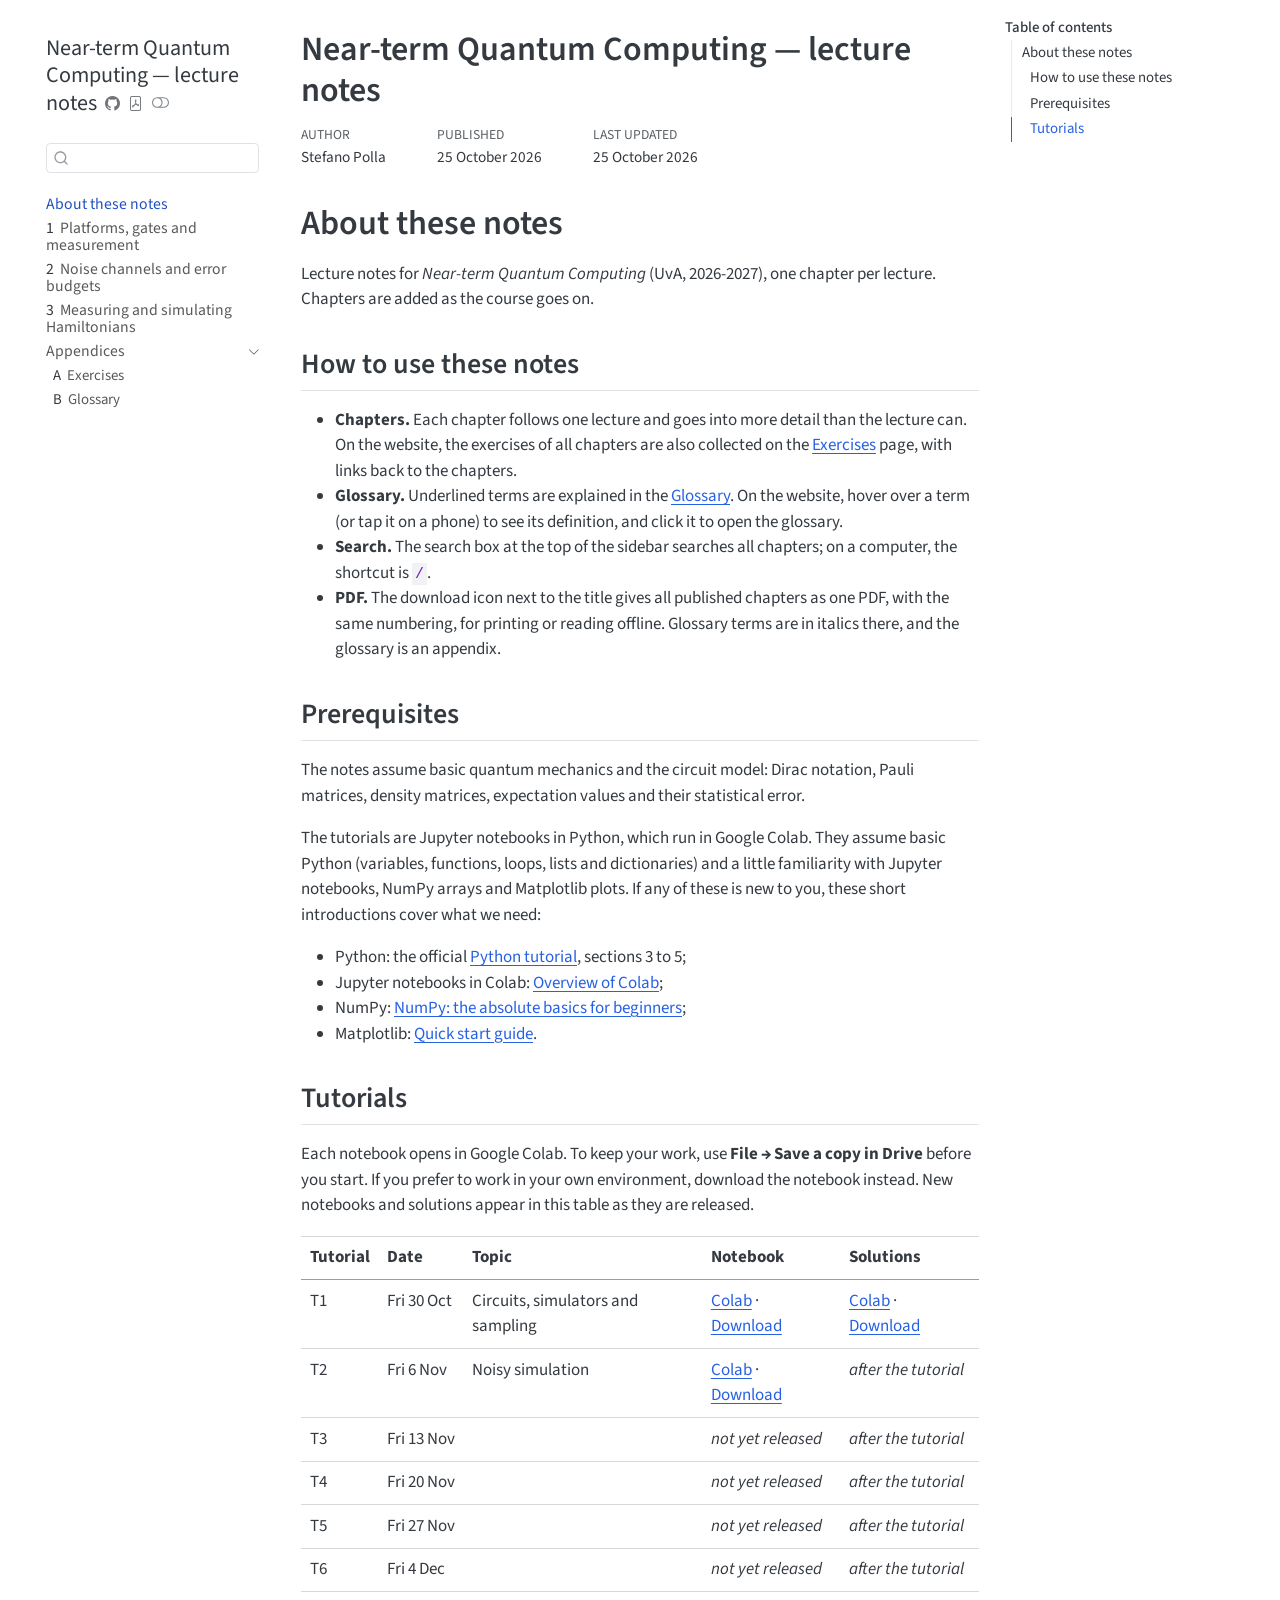
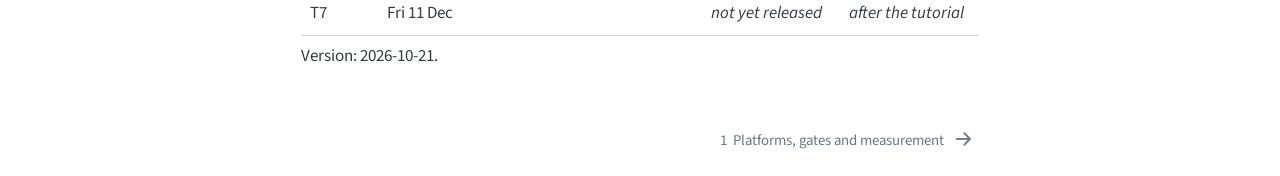
==== commit a79c7477: "Built site for gh-pages" ====
--- a/index.html
+++ b/index.html
@@ -303,6 +303,12 @@
   <div class="sidebar-item-container"> 
   <a href="./L2-noise.html" class="sidebar-item-text sidebar-link">
  <span class="menu-text"><span class="chapter-number">2</span>&nbsp; <span class="chapter-title">Noise channels and error budgets</span></span></a>
+  </div>
+</li>
+        <li class="sidebar-item">
+  <div class="sidebar-item-container"> 
+  <a href="./L3-hamiltonians.html" class="sidebar-item-text sidebar-link">
+ <span class="menu-text"><span class="chapter-number">3</span>&nbsp; <span class="chapter-title">Measuring and simulating Hamiltonians</span></span></a>
   </div>
 </li>
         <li class="sidebar-item sidebar-item-section">
--- a/styles.css
+++ b/styles.css
@@ -20,6 +20,14 @@
 details.hint > summary::-webkit-details-marker { display: none; }
 details.hint[open] > summary { margin-bottom: 0.4em; }
 
+/* Worked examples (examples.lua): a thin bar on the left, no box. */
+div.example {
+  border-left: 3px solid rgba(127, 127, 127, 0.35);
+  padding-left: 0.9em;
+  margin: 1em 0;
+}
+div.example > p:last-child { margin-bottom: 0; }
+
 /* Author, published and last updated (page-dates.lua) on one row, except on phones */
 @media (min-width: 576px) {
   #title-block-header.quarto-title-block.default .quarto-title-meta {
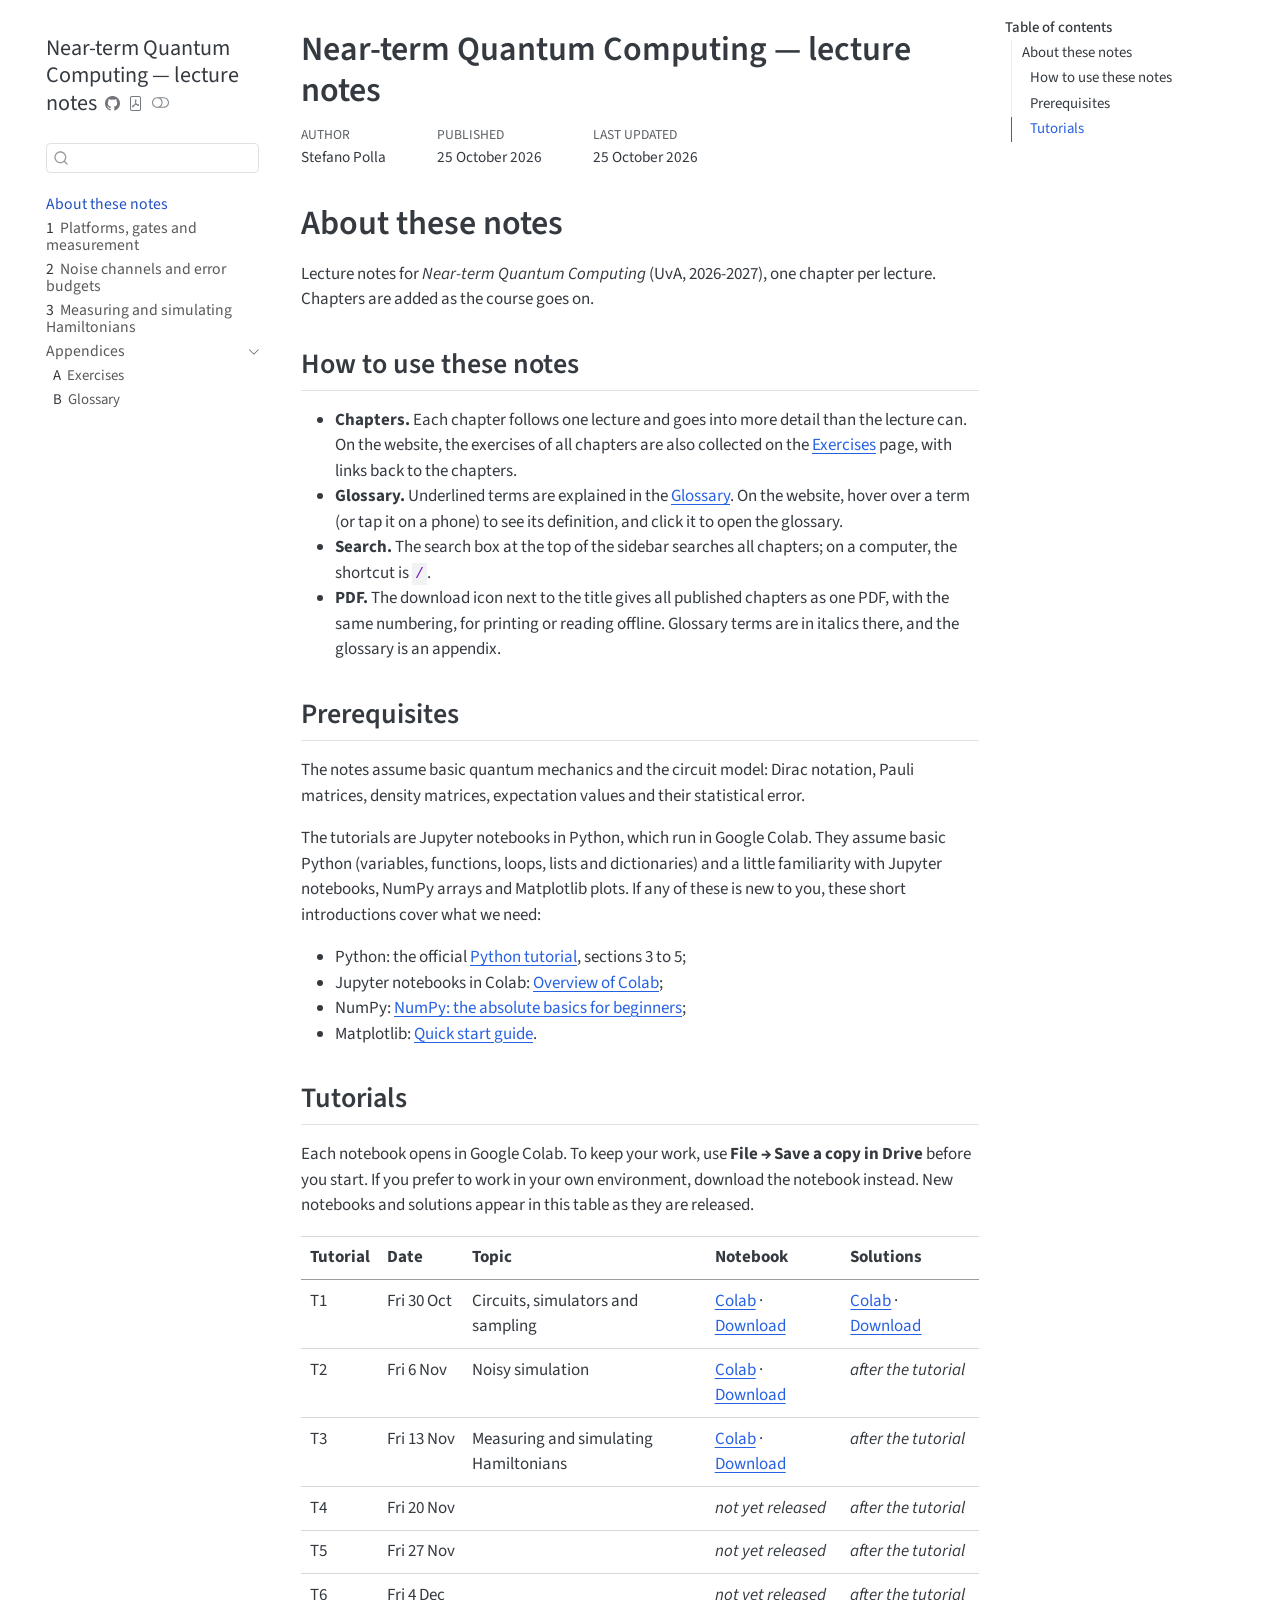
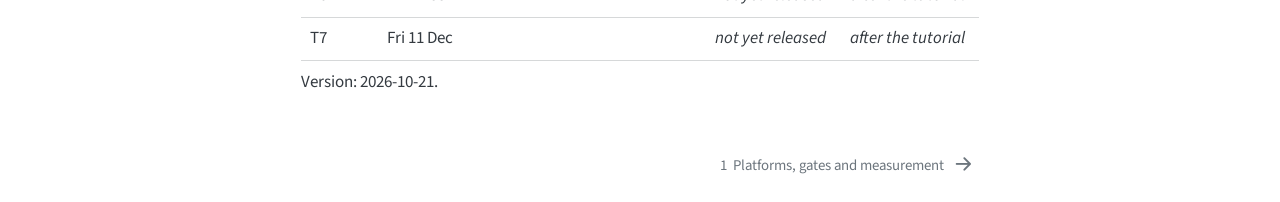
==== commit 232b2cc0: "Built site for gh-pages" ====
--- a/index.html
+++ b/index.html
@@ -448,8 +448,8 @@
 <tr class="odd">
 <td style="text-align: left;">T3</td>
 <td style="text-align: left;">Fri&nbsp;13&nbsp;Nov</td>
-<td style="text-align: left;"></td>
-<td style="text-align: left;"><em>not&nbsp;yet&nbsp;released</em></td>
+<td style="text-align: left;">Measuring and simulating Hamiltonians</td>
+<td style="text-align: left;"><a href="https://colab.research.google.com/github/StefanoPolla/ntqc/blob/main/tutorials/tutorial-03/T3-hamiltonians_qiskit.ipynb">Colab</a>&nbsp;· <a href="downloads/tutorial-03/T3-hamiltonians_qiskit.ipynb" download="T3-hamiltonians_qiskit.ipynb">Download</a></td>
 <td style="text-align: left;"><em>after&nbsp;the&nbsp;tutorial</em></td>
 </tr>
 <tr class="even">
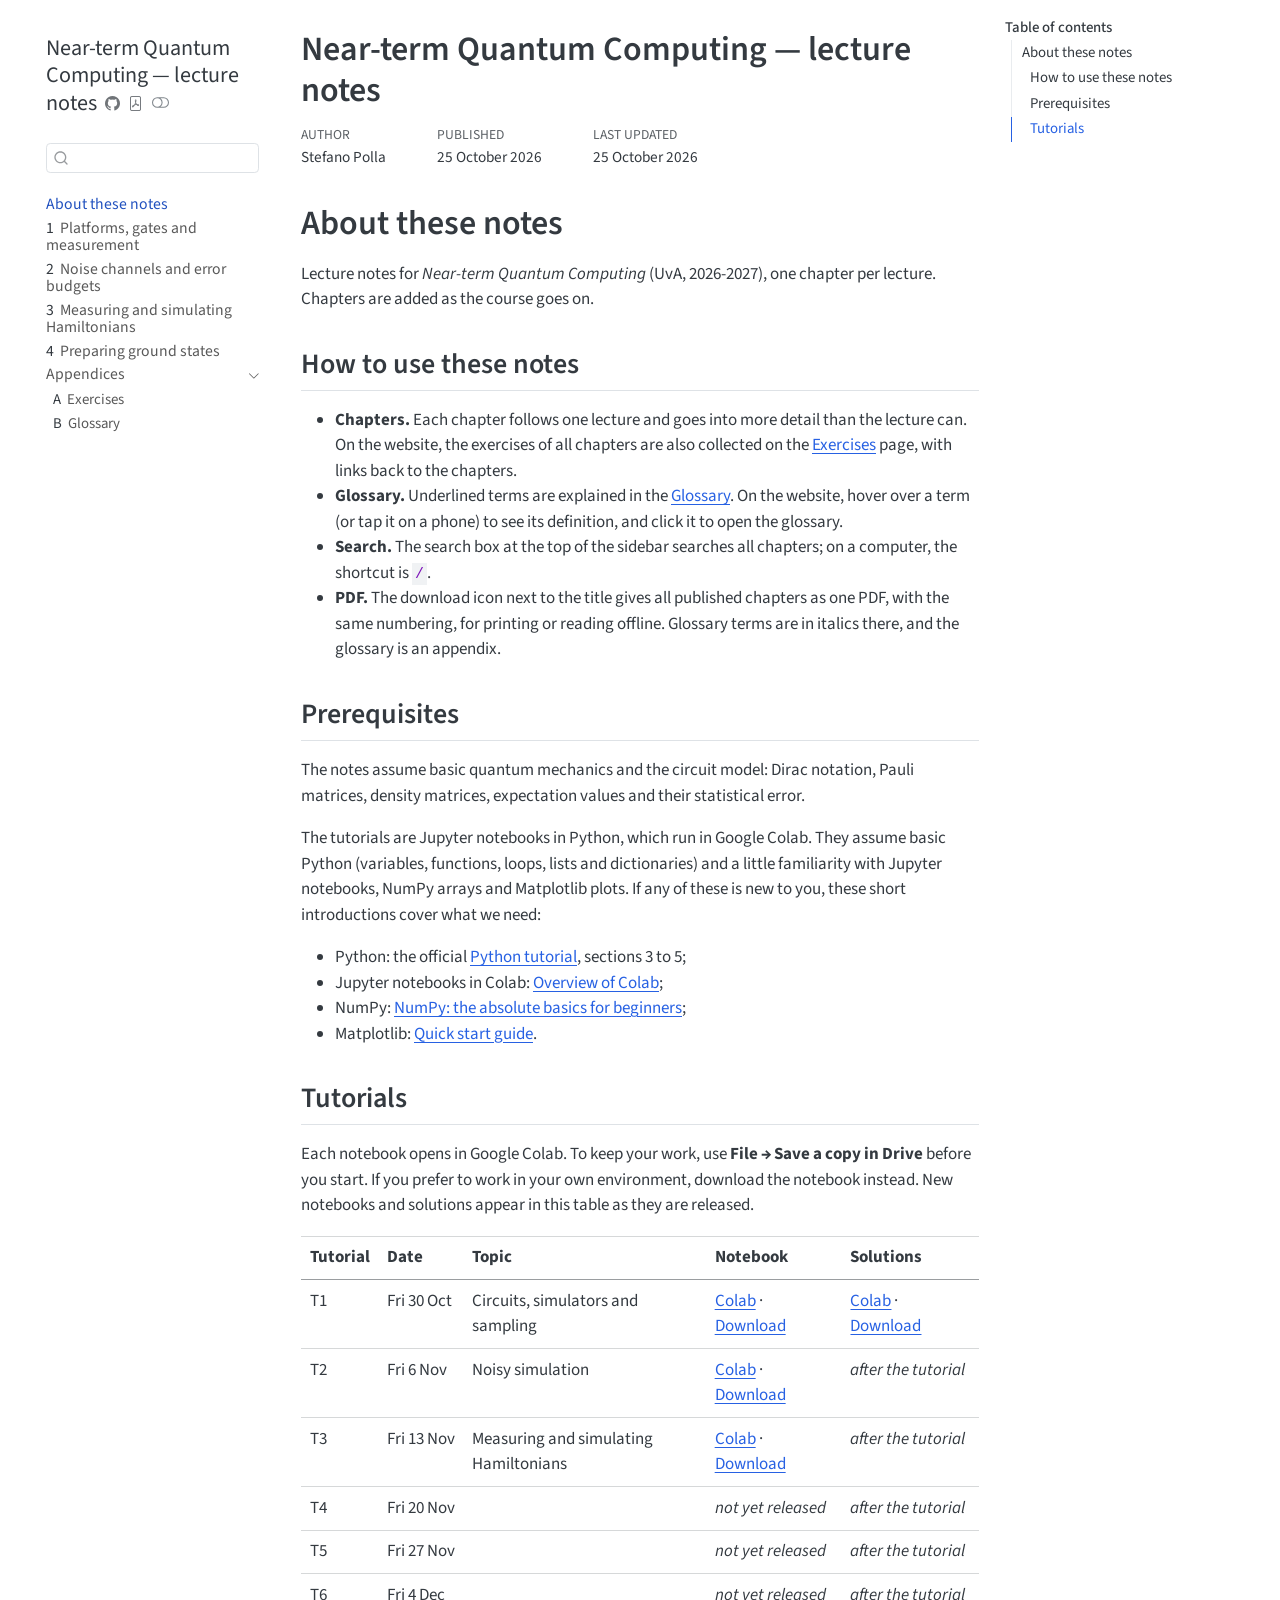
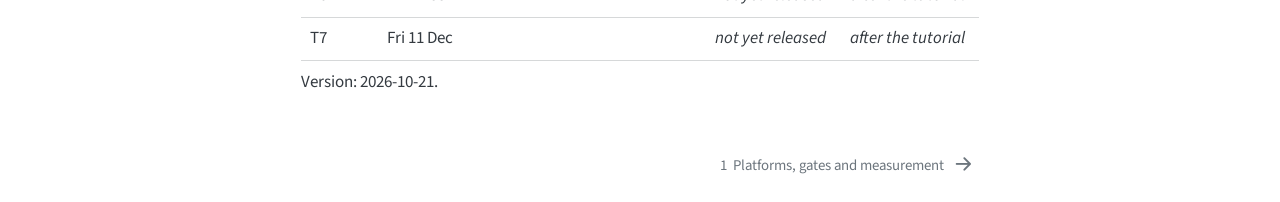
==== commit 16c7f487: "Built site for gh-pages" ====
--- a/index.html
+++ b/index.html
@@ -309,6 +309,12 @@
   <div class="sidebar-item-container"> 
   <a href="./L3-hamiltonians.html" class="sidebar-item-text sidebar-link">
  <span class="menu-text"><span class="chapter-number">3</span>&nbsp; <span class="chapter-title">Measuring and simulating Hamiltonians</span></span></a>
+  </div>
+</li>
+        <li class="sidebar-item">
+  <div class="sidebar-item-container"> 
+  <a href="./L4-ground-states.html" class="sidebar-item-text sidebar-link">
+ <span class="menu-text"><span class="chapter-number">4</span>&nbsp; <span class="chapter-title">Preparing ground states</span></span></a>
   </div>
 </li>
         <li class="sidebar-item sidebar-item-section">
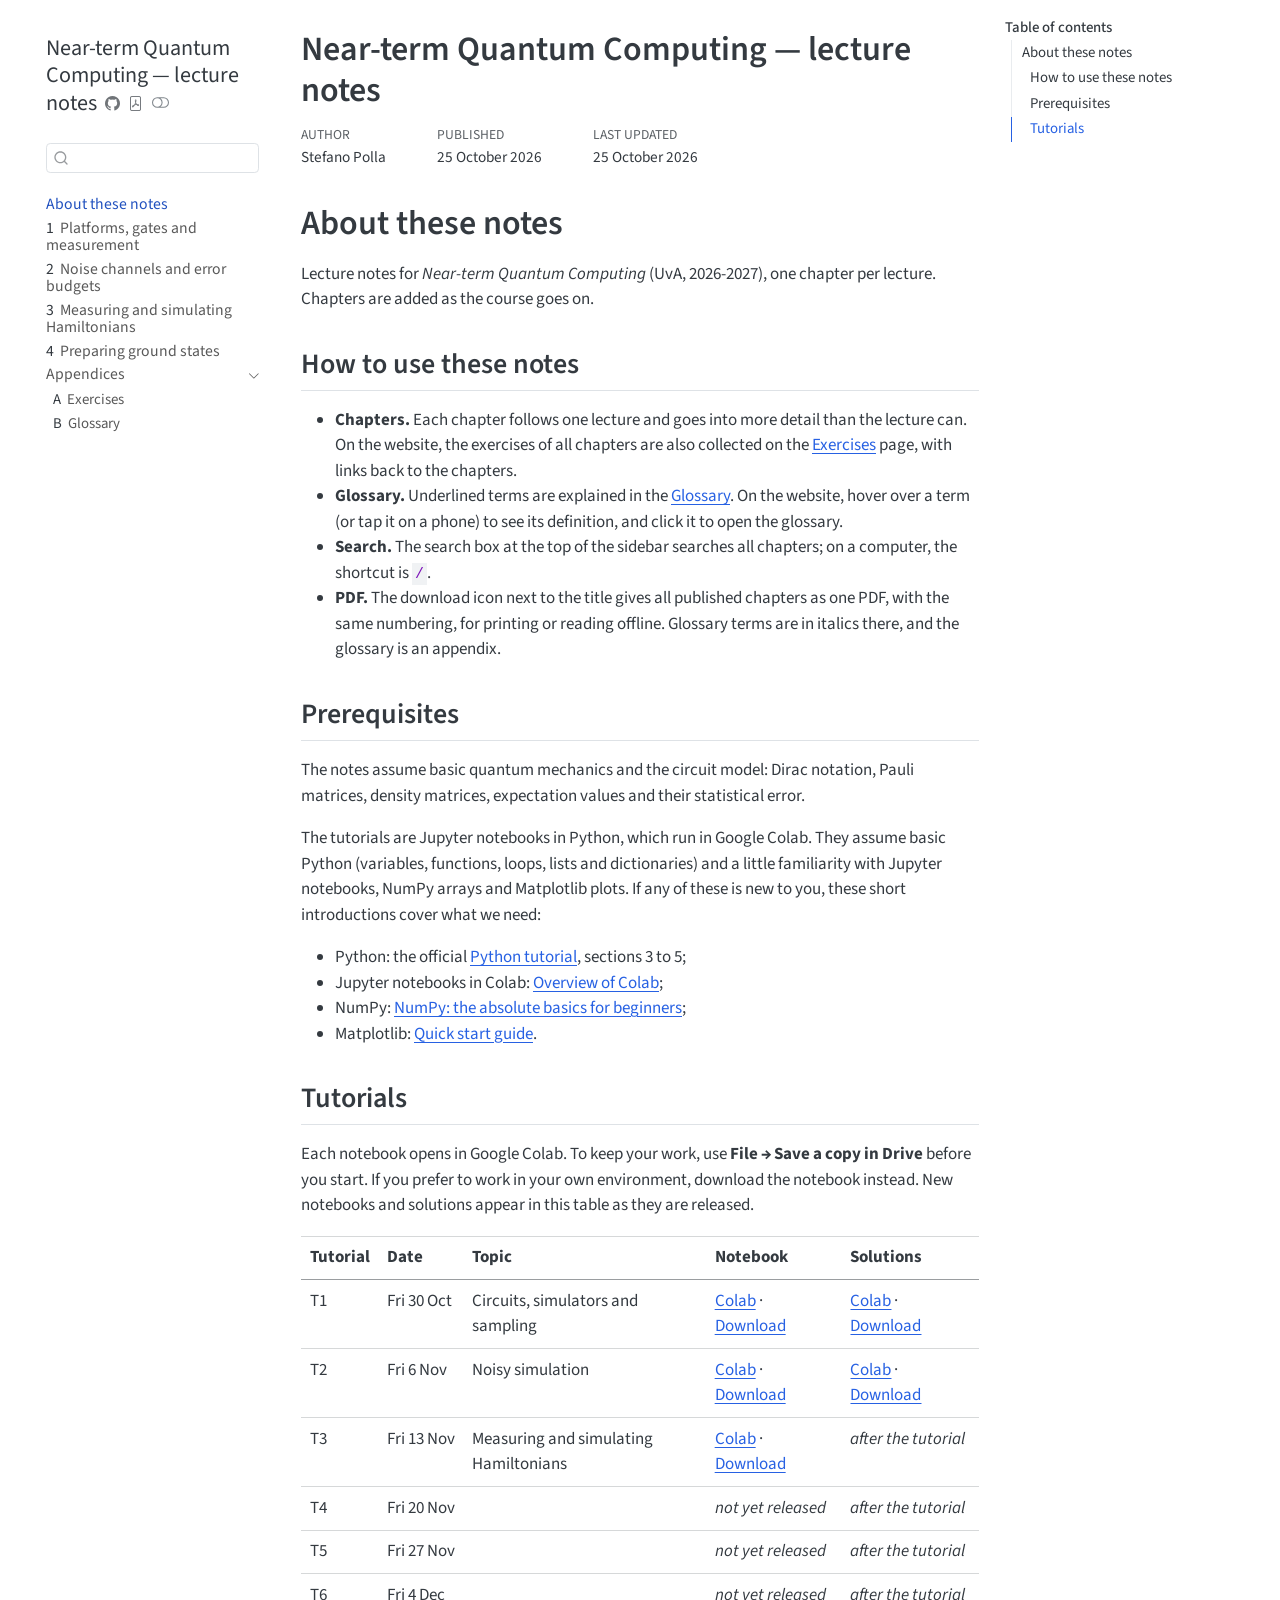
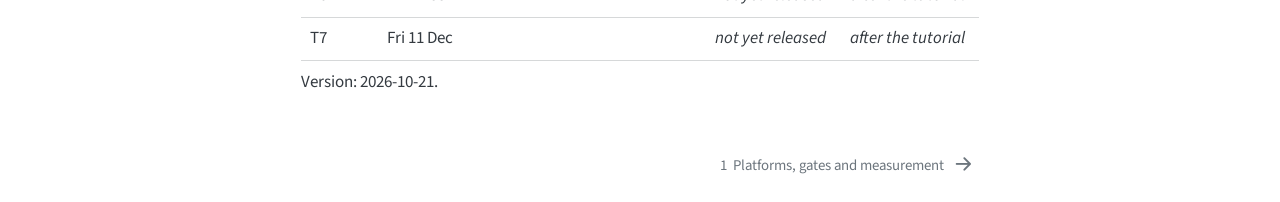
==== commit 425fb070: "Built site for gh-pages" ====
--- a/index.html
+++ b/index.html
@@ -449,7 +449,7 @@
 <td style="text-align: left;">Fri&nbsp;6&nbsp;Nov</td>
 <td style="text-align: left;">Noisy simulation</td>
 <td style="text-align: left;"><a href="https://colab.research.google.com/github/StefanoPolla/ntqc/blob/main/tutorials/tutorial-02/T2-noisy-simulation_qiskit.ipynb">Colab</a>&nbsp;· <a href="downloads/tutorial-02/T2-noisy-simulation_qiskit.ipynb" download="T2-noisy-simulation_qiskit.ipynb">Download</a></td>
-<td style="text-align: left;"><em>after&nbsp;the&nbsp;tutorial</em></td>
+<td style="text-align: left;"><a href="https://colab.research.google.com/github/StefanoPolla/ntqc/blob/main/tutorials/tutorial-02/T2-noisy-simulation_qiskit_solutions.ipynb">Colab</a>&nbsp;· <a href="downloads/tutorial-02/T2-noisy-simulation_qiskit_solutions.ipynb" download="T2-noisy-simulation_qiskit_solutions.ipynb">Download</a></td>
 </tr>
 <tr class="odd">
 <td style="text-align: left;">T3</td>
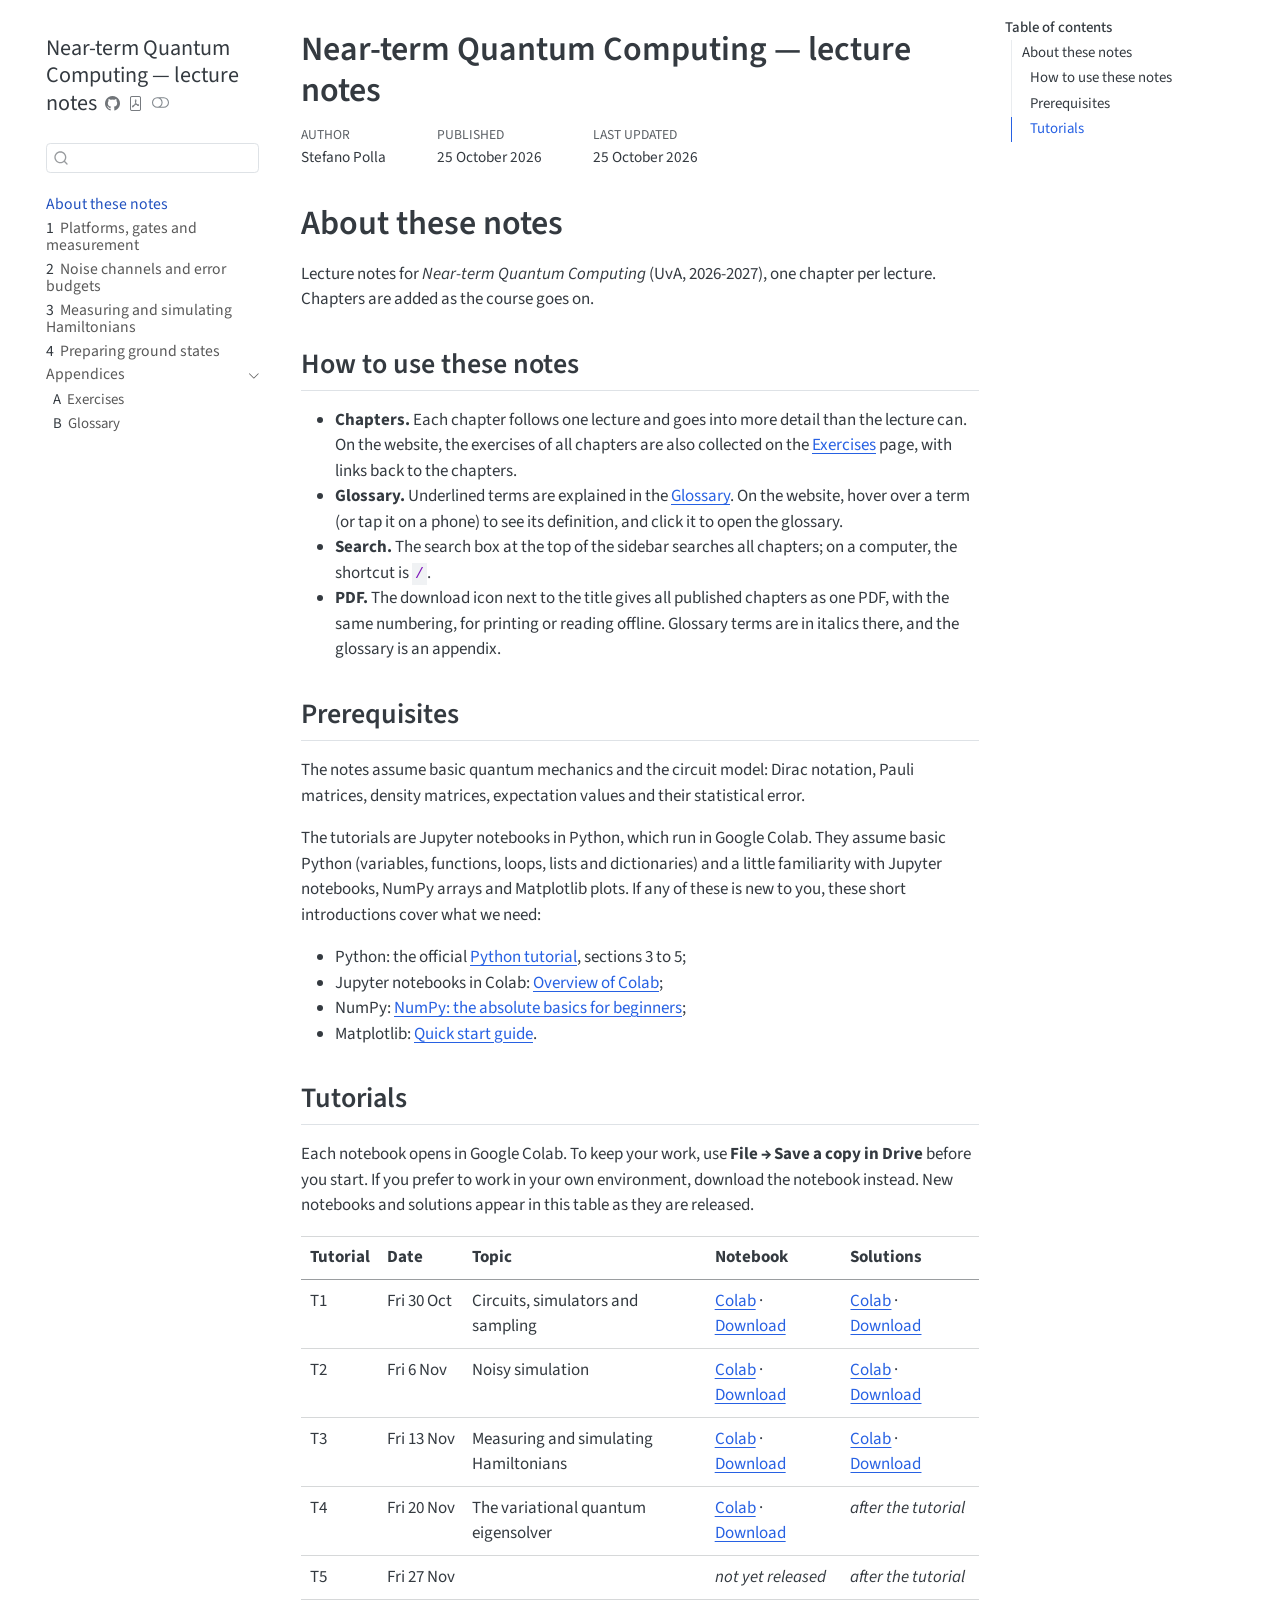
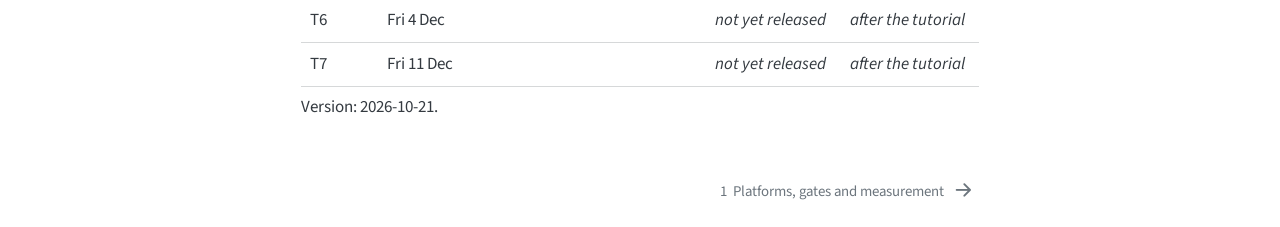
==== commit 41154cb0: "Built site for gh-pages" ====
--- a/index.html
+++ b/index.html
@@ -456,13 +456,13 @@
 <td style="text-align: left;">Fri&nbsp;13&nbsp;Nov</td>
 <td style="text-align: left;">Measuring and simulating Hamiltonians</td>
 <td style="text-align: left;"><a href="https://colab.research.google.com/github/StefanoPolla/ntqc/blob/main/tutorials/tutorial-03/T3-hamiltonians_qiskit.ipynb">Colab</a>&nbsp;· <a href="downloads/tutorial-03/T3-hamiltonians_qiskit.ipynb" download="T3-hamiltonians_qiskit.ipynb">Download</a></td>
-<td style="text-align: left;"><em>after&nbsp;the&nbsp;tutorial</em></td>
+<td style="text-align: left;"><a href="https://colab.research.google.com/github/StefanoPolla/ntqc/blob/main/tutorials/tutorial-03/T3-hamiltonians_qiskit_solutions.ipynb">Colab</a>&nbsp;· <a href="downloads/tutorial-03/T3-hamiltonians_qiskit_solutions.ipynb" download="T3-hamiltonians_qiskit_solutions.ipynb">Download</a></td>
 </tr>
 <tr class="even">
 <td style="text-align: left;">T4</td>
 <td style="text-align: left;">Fri&nbsp;20&nbsp;Nov</td>
-<td style="text-align: left;"></td>
-<td style="text-align: left;"><em>not&nbsp;yet&nbsp;released</em></td>
+<td style="text-align: left;">The variational quantum eigensolver</td>
+<td style="text-align: left;"><a href="https://colab.research.google.com/github/StefanoPolla/ntqc/blob/main/tutorials/tutorial-04/T4-vqe_qiskit.ipynb">Colab</a>&nbsp;· <a href="downloads/tutorial-04/T4-vqe_qiskit.ipynb" download="T4-vqe_qiskit.ipynb">Download</a></td>
 <td style="text-align: left;"><em>after&nbsp;the&nbsp;tutorial</em></td>
 </tr>
 <tr class="odd">
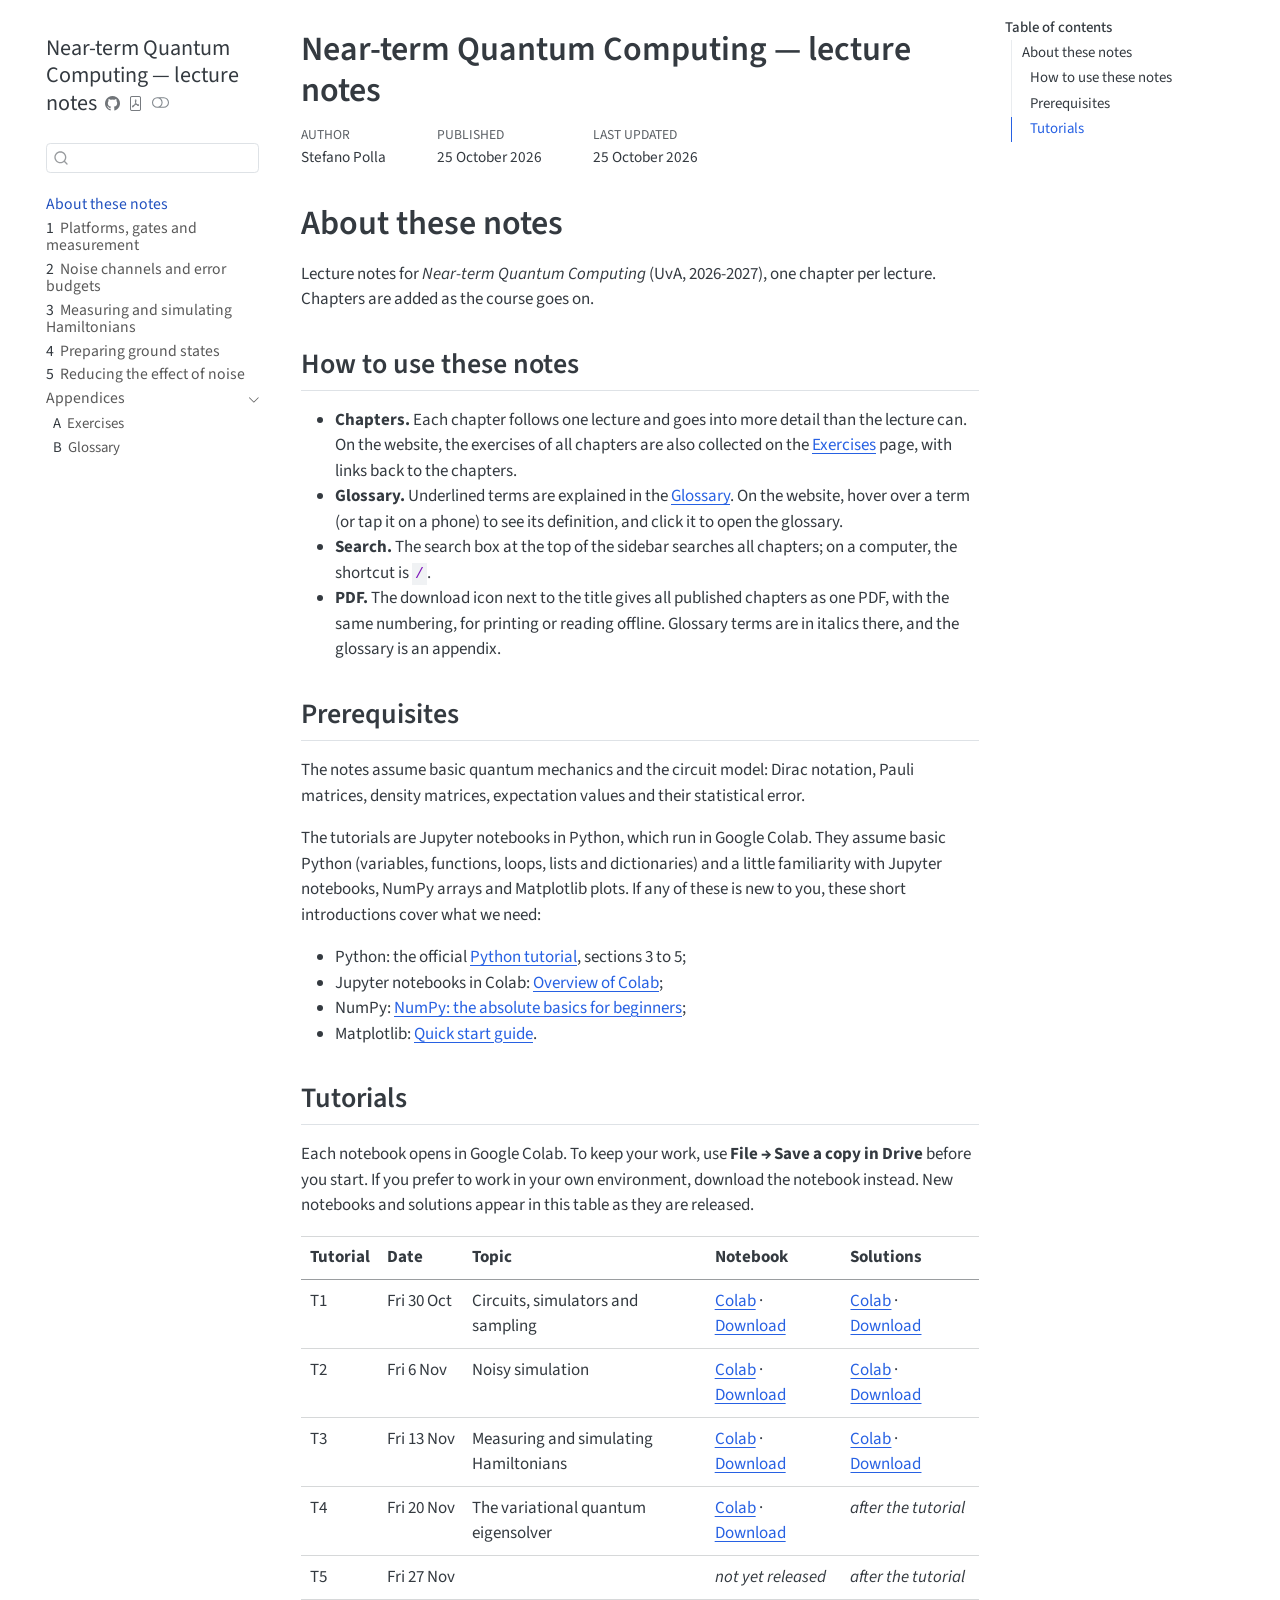
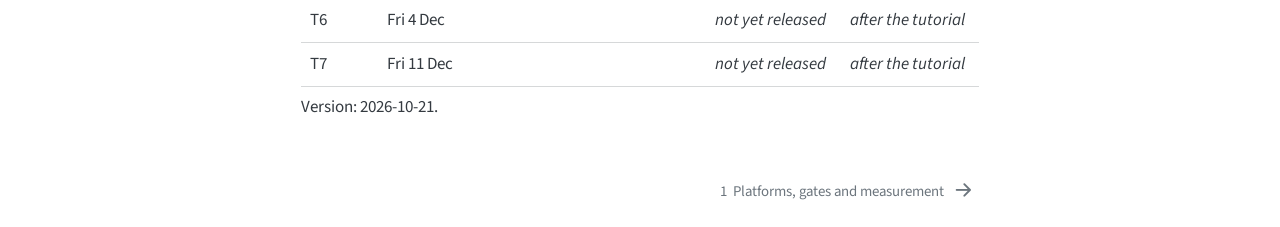
==== commit c4673ea2: "Built site for gh-pages" ====
--- a/index.html
+++ b/index.html
@@ -315,6 +315,12 @@
   <div class="sidebar-item-container"> 
   <a href="./L4-ground-states.html" class="sidebar-item-text sidebar-link">
  <span class="menu-text"><span class="chapter-number">4</span>&nbsp; <span class="chapter-title">Preparing ground states</span></span></a>
+  </div>
+</li>
+        <li class="sidebar-item">
+  <div class="sidebar-item-container"> 
+  <a href="./L5-mitigation.html" class="sidebar-item-text sidebar-link">
+ <span class="menu-text"><span class="chapter-number">5</span>&nbsp; <span class="chapter-title">Reducing the effect of noise</span></span></a>
   </div>
 </li>
         <li class="sidebar-item sidebar-item-section">
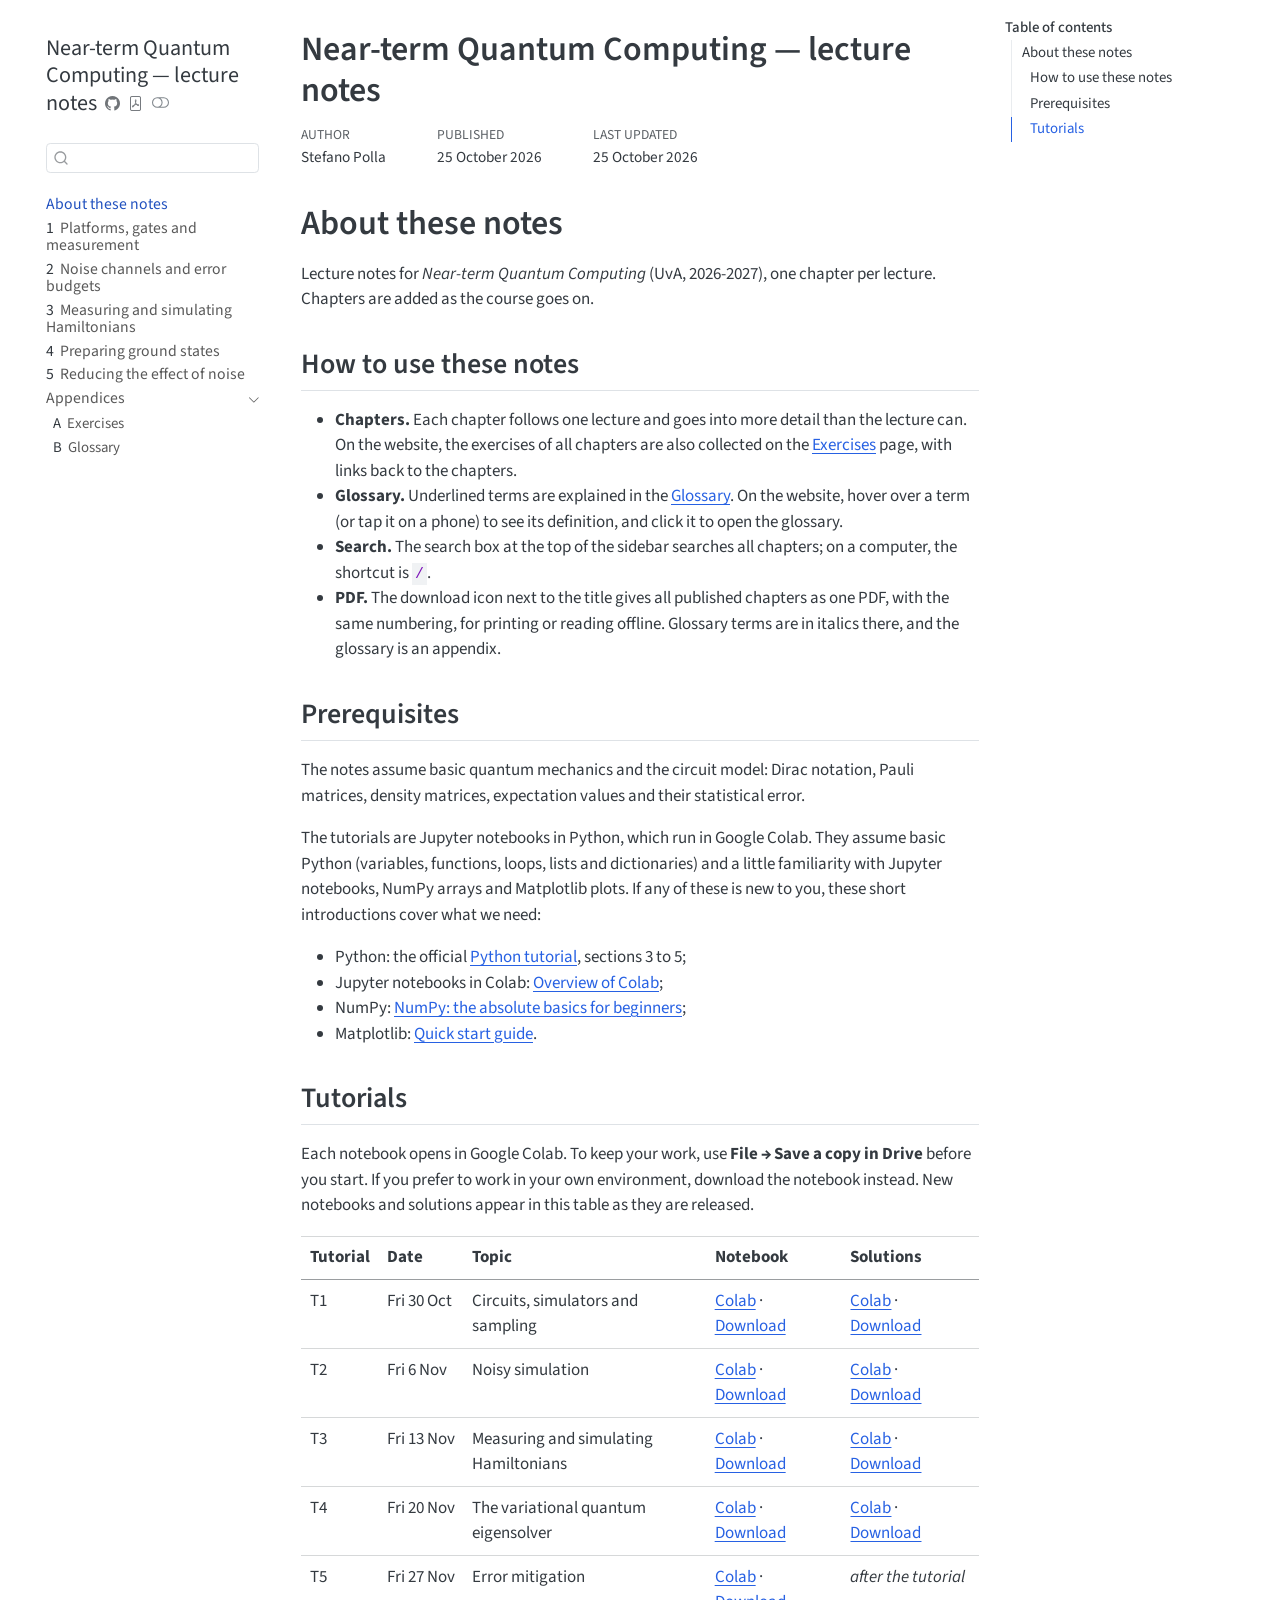
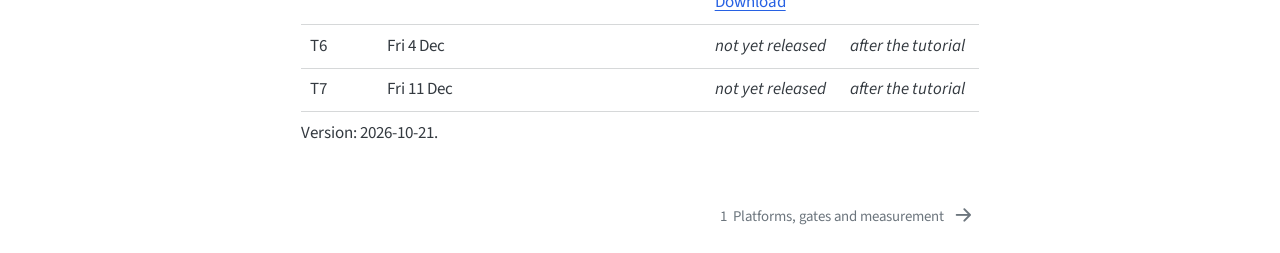
==== commit ff237a05: "Built site for gh-pages" ====
--- a/index.html
+++ b/index.html
@@ -469,13 +469,13 @@
 <td style="text-align: left;">Fri&nbsp;20&nbsp;Nov</td>
 <td style="text-align: left;">The variational quantum eigensolver</td>
 <td style="text-align: left;"><a href="https://colab.research.google.com/github/StefanoPolla/ntqc/blob/main/tutorials/tutorial-04/T4-vqe_qiskit.ipynb">Colab</a>&nbsp;· <a href="downloads/tutorial-04/T4-vqe_qiskit.ipynb" download="T4-vqe_qiskit.ipynb">Download</a></td>
-<td style="text-align: left;"><em>after&nbsp;the&nbsp;tutorial</em></td>
+<td style="text-align: left;"><a href="https://colab.research.google.com/github/StefanoPolla/ntqc/blob/main/tutorials/tutorial-04/T4-vqe_qiskit_solutions.ipynb">Colab</a>&nbsp;· <a href="downloads/tutorial-04/T4-vqe_qiskit_solutions.ipynb" download="T4-vqe_qiskit_solutions.ipynb">Download</a></td>
 </tr>
 <tr class="odd">
 <td style="text-align: left;">T5</td>
 <td style="text-align: left;">Fri&nbsp;27&nbsp;Nov</td>
-<td style="text-align: left;"></td>
-<td style="text-align: left;"><em>not&nbsp;yet&nbsp;released</em></td>
+<td style="text-align: left;">Error mitigation</td>
+<td style="text-align: left;"><a href="https://colab.research.google.com/github/StefanoPolla/ntqc/blob/main/tutorials/tutorial-05/T5-mitigation_qiskit.ipynb">Colab</a>&nbsp;· <a href="downloads/tutorial-05/T5-mitigation_qiskit.ipynb" download="T5-mitigation_qiskit.ipynb">Download</a></td>
 <td style="text-align: left;"><em>after&nbsp;the&nbsp;tutorial</em></td>
 </tr>
 <tr class="even">
